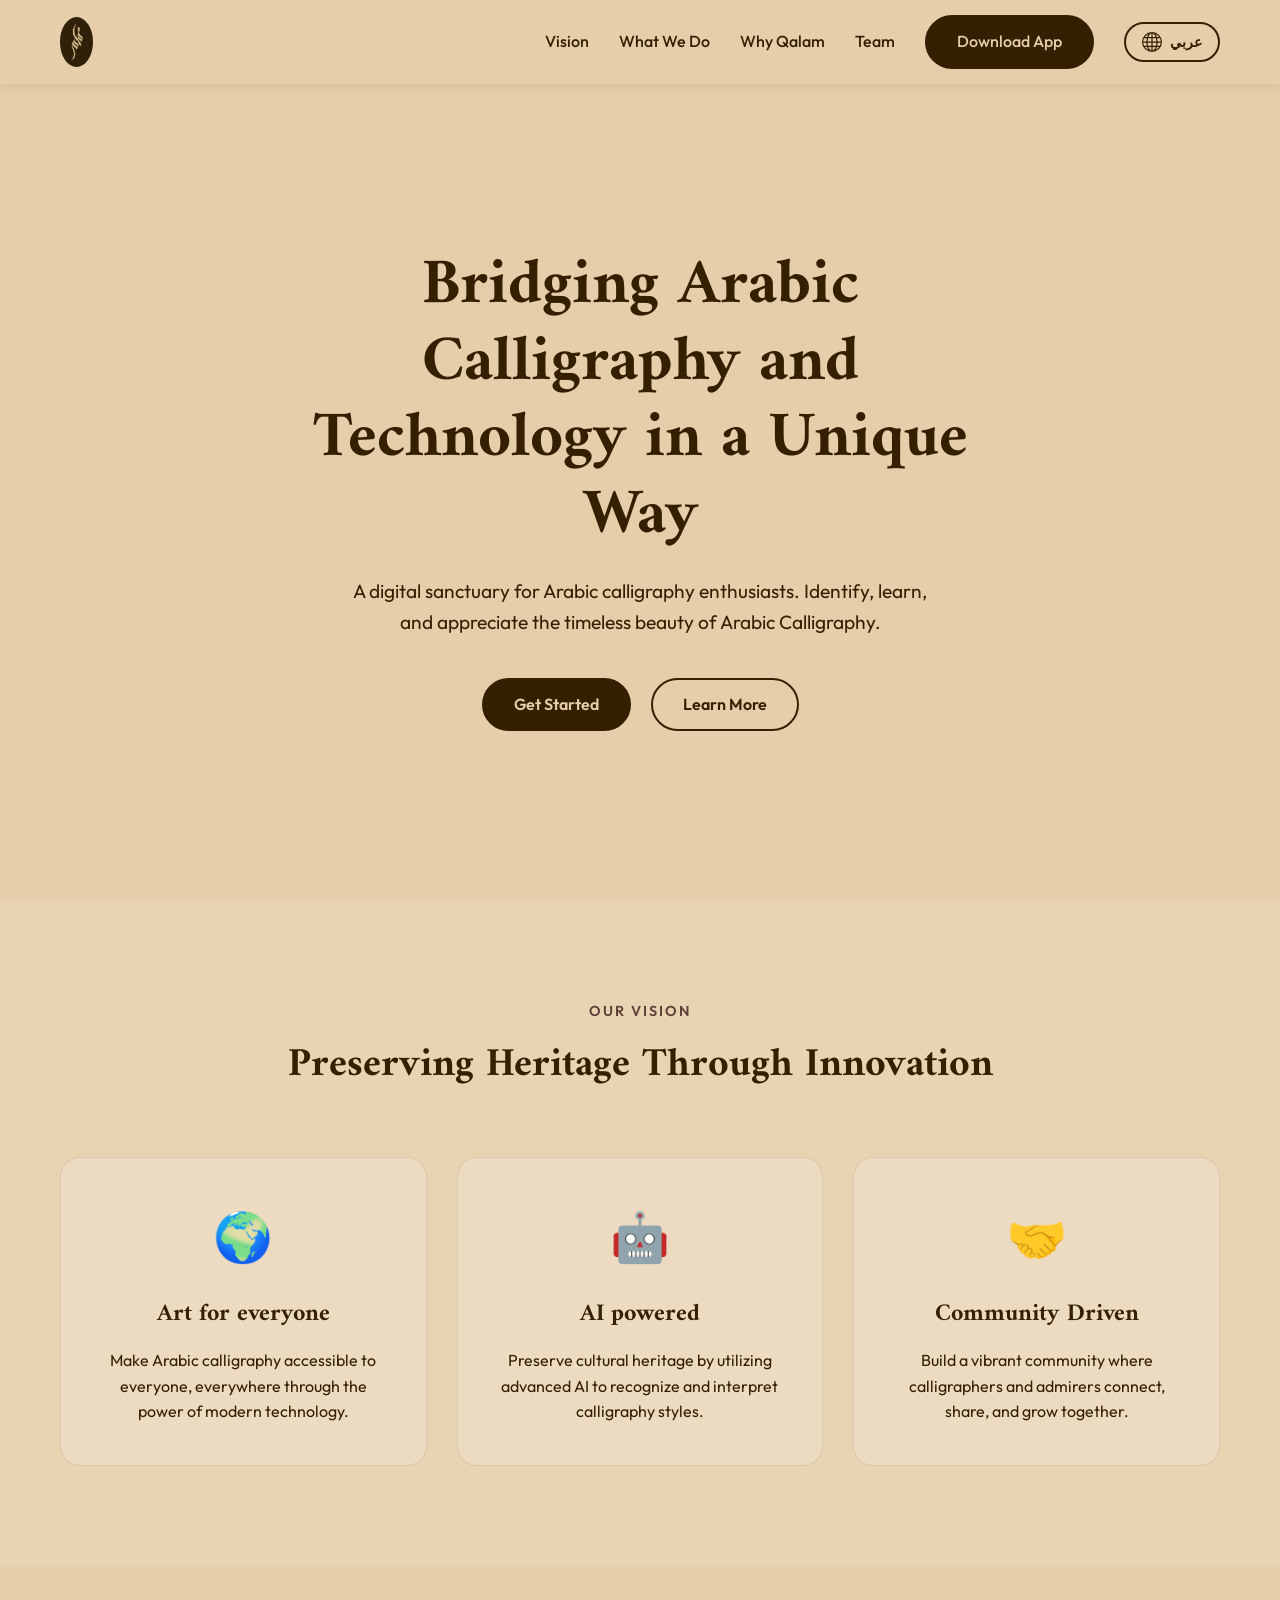
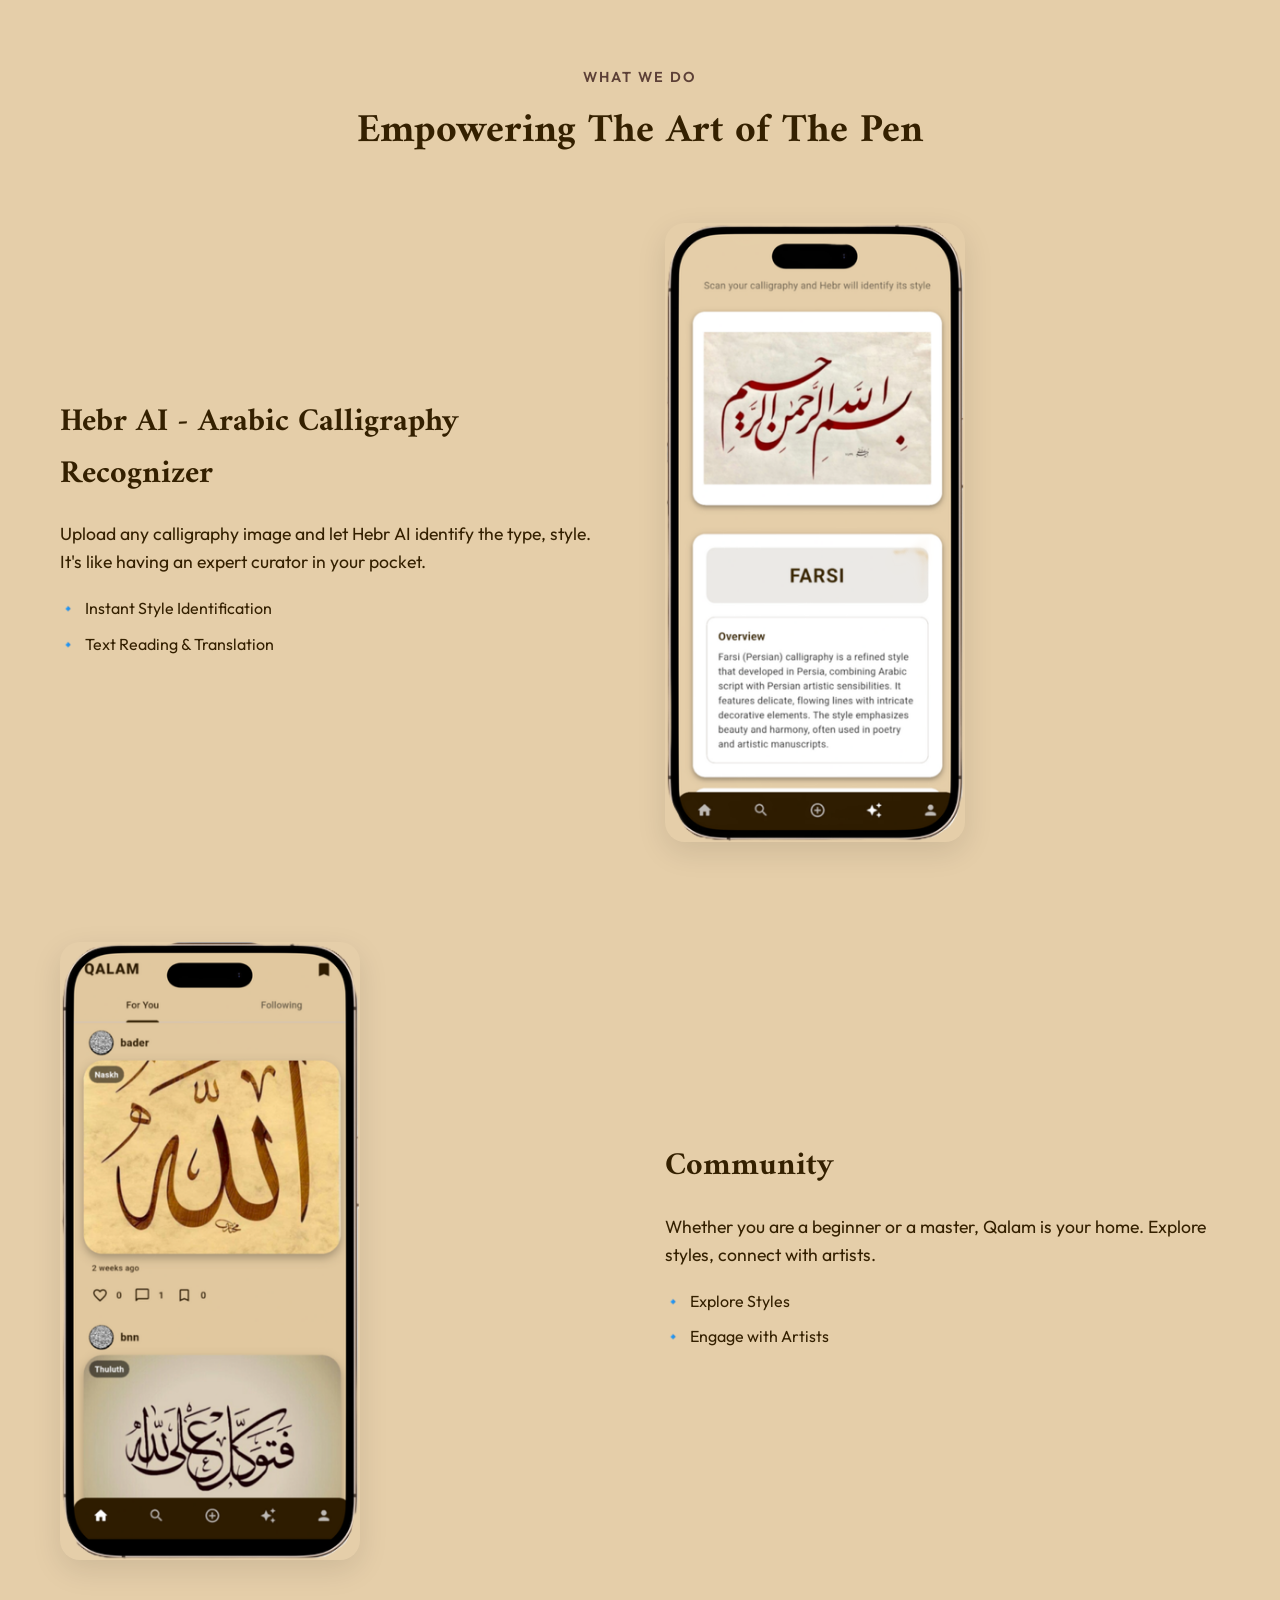
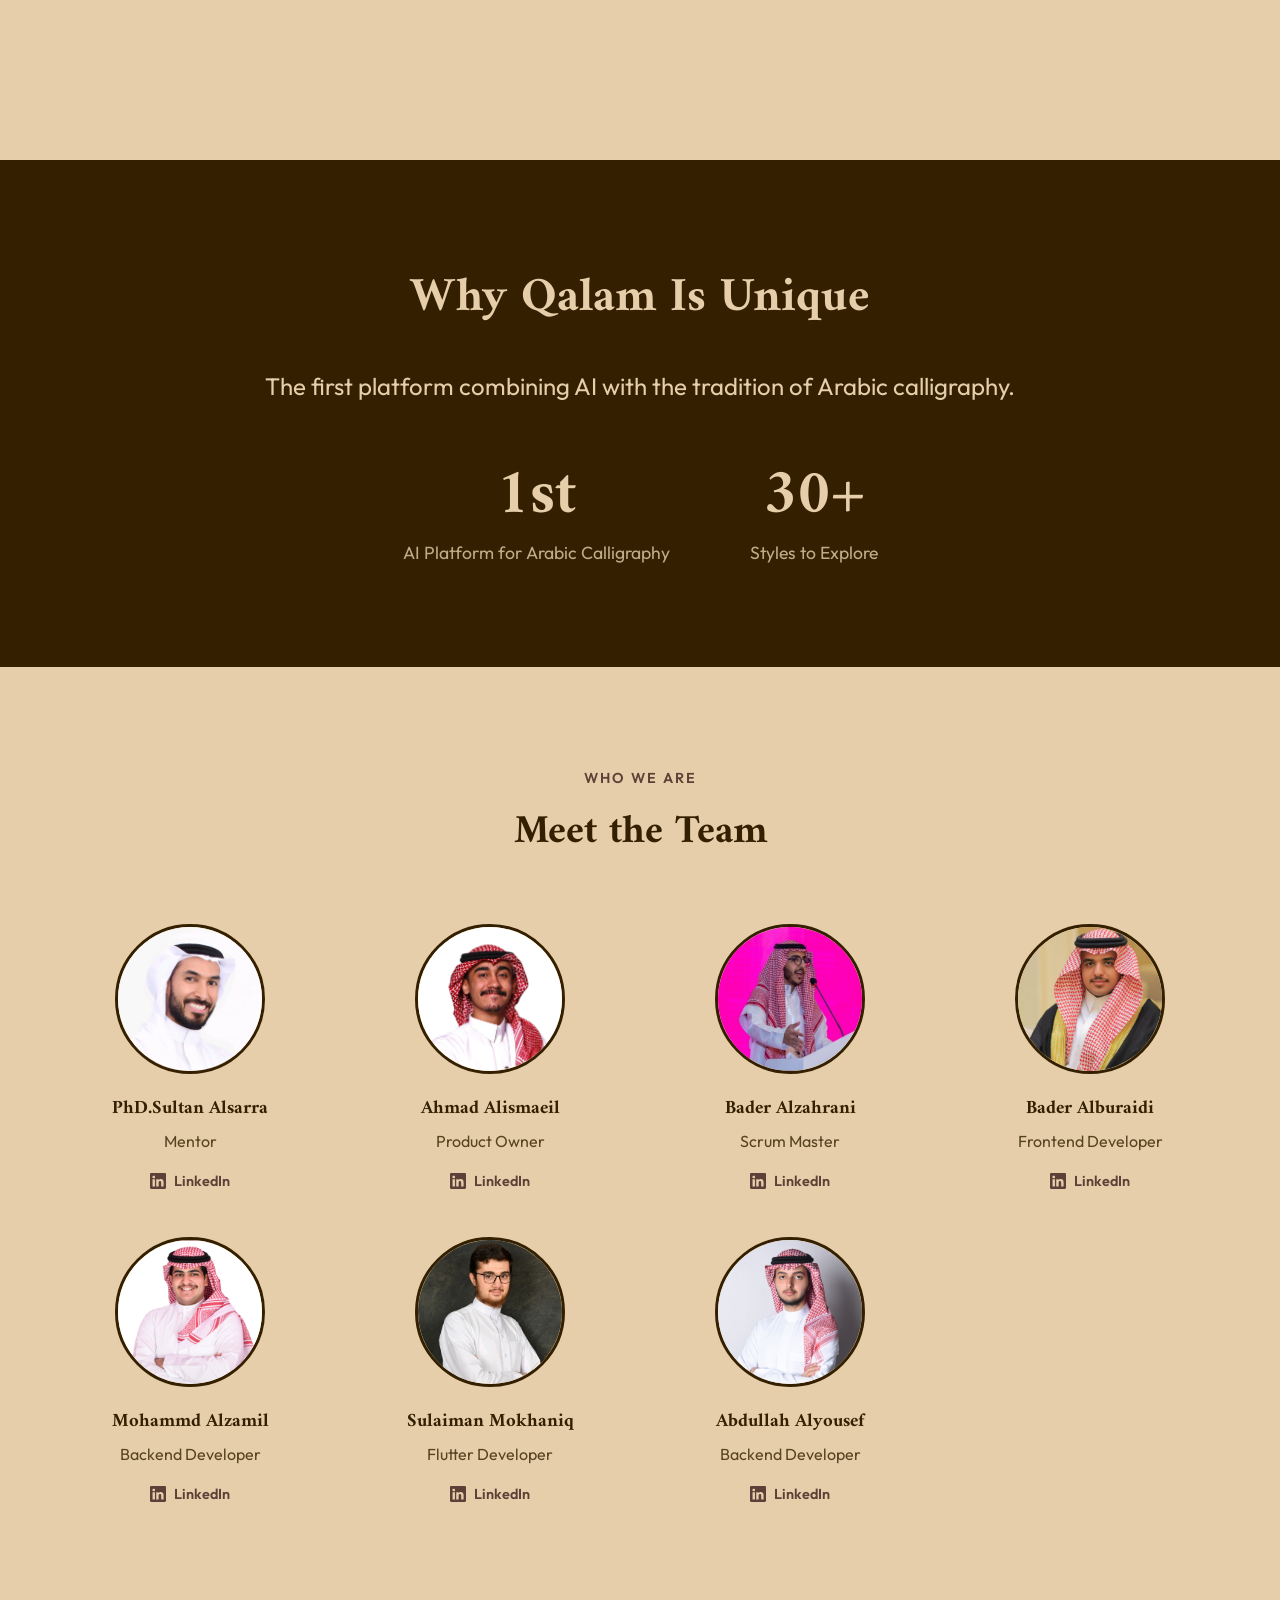
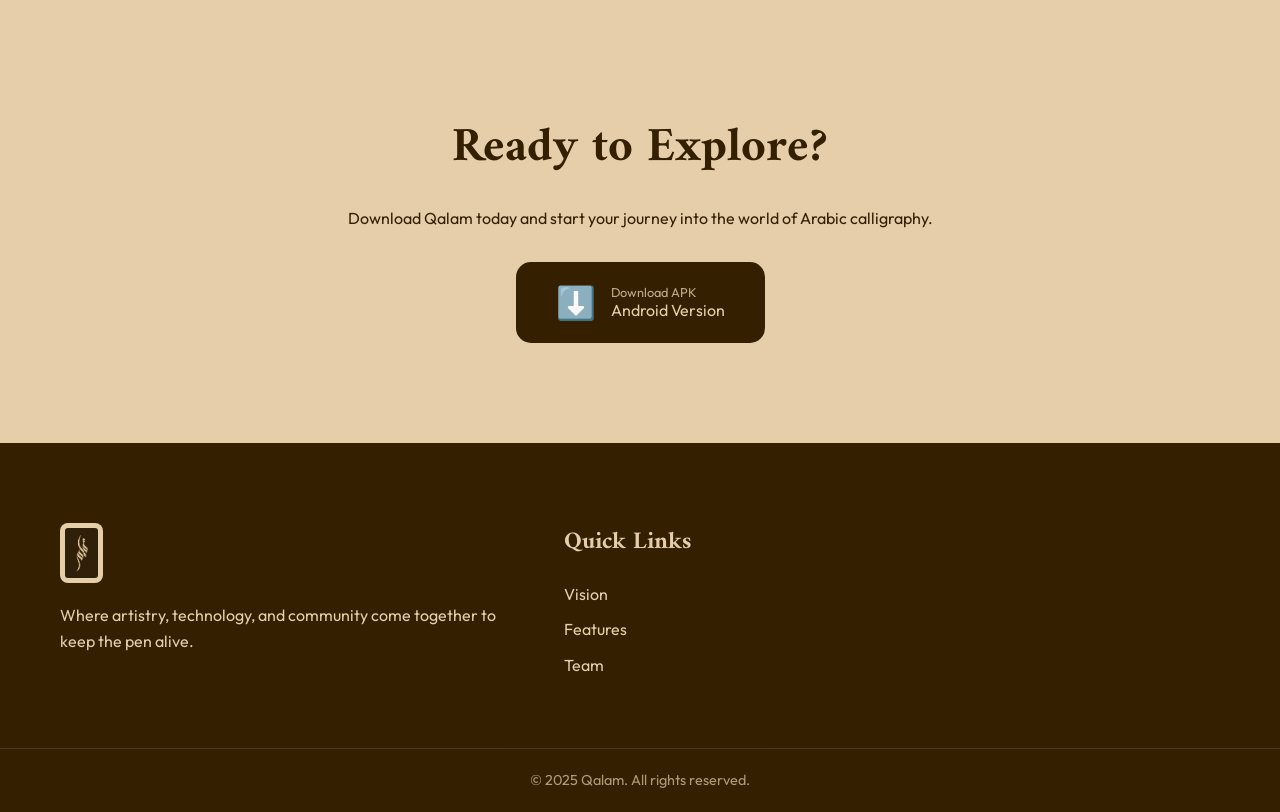
==== index.html @ 7e9fdfd8 "Add APK download link to website" ====
<!DOCTYPE html>
<html lang="en" dir="ltr">

<head>
    <meta charset="UTF-8">
    <meta name="viewport" content="width=device-width, initial-scale=1.0">
    <title>Qalam - Bridging Calligraphy & Technology</title>
    <meta name="description"
        content="Qalam is a digital sanctuary for Arabic calligraphy enthusiasts, bridging the gap between artists and their audiences through technology.">
    <link rel="stylesheet" href="style.css">
    <link rel="preconnect" href="https://fonts.googleapis.com">
    <link rel="preconnect" href="https://fonts.gstatic.com" crossorigin>
    <link
        href="https://fonts.googleapis.com/css2?family=Amiri:ital,wght@0,400;0,700;1,400&family=Outfit:wght@300;400;500;600&display=swap"
        rel="stylesheet">
</head>

<body>
    <nav class="navbar">
        <div class="container nav-container">
            <a href="#" class="logo">
                <img src="assets/logo.jpg" alt="Qalam Logo">
            </a>
            <ul class="nav-links">
                <li><a href="#vision" data-i18n="nav_vision">Vision</a></li>
                <li><a href="#features" data-i18n="nav_features">What We Do</a></li>
                <li><a href="#unique" data-i18n="nav_unique">Why Qalam</a></li>
                <li><a href="#team" data-i18n="nav_team">Team</a></li>
                <li><a href="#download" class="btn-primary" data-i18n="nav_download">Download App</a></li>
                <li>
                    <button id="language-toggle" class="language-btn" aria-label="Switch Language">
                        <svg xmlns="http://www.w3.org/2000/svg" width="20" height="20" fill="currentColor"
                            viewBox="0 0 16 16">
                            <path
                                d="M0 8a8 8 0 1 1 16 0A8 8 0 0 1 0 8zm7.5-6.923c-.67.204-1.335.82-1.887 1.855A7.97 7.97 0 0 0 5.145 4H7.5V1.077zM4.09 4a9.267 9.267 0 0 1 .64-1.539 6.7 6.7 0 0 1 .597-.933A7.025 7.025 0 0 0 2.255 4H4.09zm-.582 3.5c.03-.877.138-1.718.312-2.5H1.674a6.958 6.958 0 0 0-.656 2.5h2.49zM4.847 5a12.5 12.5 0 0 0-.338 2.5H7.5V5H4.847zM8.5 5v2.5h2.99a12.495 12.495 0 0 0-.337-2.5H8.5zM4.51 8.5a12.5 12.5 0 0 0 .337 2.5H7.5V8.5H4.51zm3.99 0V11h2.653c.187-.765.306-1.608.338-2.5H8.5zM5.145 12c.138.386.295.744.468 1.068.552 1.035 1.218 1.65 1.887 1.855V12H5.145zm.182 2.472a6.696 6.696 0 0 1-.597-.933A9.268 9.268 0 0 1 4.09 12H2.255a7.024 7.024 0 0 0 3.072 2.472zM3.82 11a13.652 13.652 0 0 1-.312-2.5h-2.49c.062.89.291 1.733.656 2.5H3.82zm6.853 3.472A7.024 7.024 0 0 0 13.745 12H11.91a9.27 9.27 0 0 1-.64 1.539 6.688 6.688 0 0 1-.597.933zM8.5 12v2.923c.67-.204 1.335-.82 1.887-1.855.173-.324.33-.682.468-1.068H8.5zm3.68-1h2.146c.365-.767.594-1.61.656-2.5h-2.49a13.65 13.65 0 0 1-.312 2.5zm2.802-3.5a6.959 6.959 0 0 0-.656-2.5H12.18c.174.782.282 1.623.312 2.5h2.49zM11.27 2.461c.247.464.462.98.64 1.539h1.835a7.024 7.024 0 0 0-3.072-2.472c.218.284.418.598.597.933zM10.855 4a7.966 7.966 0 0 0-.468-1.068C9.835 1.897 9.17 1.282 8.5 1.077V4h2.355z" />
                        </svg>
                        <span id="lang-text">عربي</span>
                    </button>
                </li>
            </ul>
            <div class="hamburger">
                <span></span>
                <span></span>
                <span></span>
            </div>
        </div>
    </nav>

    <header class="hero">
        <div class="container hero-content">
            <h1 class="fade-in-up" data-i18n="hero_title">Bridging Arabic Calligraphy and Technology in a Unique Way
            </h1>
            <p class="fade-in-up delay-1" data-i18n="hero_subtitle">A digital sanctuary for Arabic calligraphy
                enthusiasts. Identify, learn, and appreciate the timeless beauty of Arabic Calligraphy.</p>
            <div class="hero-btns fade-in-up delay-2">
                <a href="#download" class="btn-primary" data-i18n="hero_btn_start">Get Started</a>
                <a href="#vision" class="btn-secondary" data-i18n="hero_btn_learn">Learn More</a>
            </div>
        </div>
        <div class="hero-overlay"></div>
    </header>

    <section id="vision" class="vision-section">
        <div class="container">
            <div class="section-header">
                <span class="subtitle" data-i18n="vision_subtitle">Our Vision</span>
                <h2 data-i18n="vision_title">Preserving Heritage Through Innovation</h2>
            </div>
            <div class="vision-grid">
                <div class="vision-card scroll-reveal">
                    <div class="icon">🌍</div>
                    <h3 data-i18n="vision_card1_title">Art for everyone</h3>
                    <p data-i18n="vision_card1_text">Make Arabic calligraphy accessible to everyone, everywhere through
                        the power of modern technology.</p>
                </div>
                <div class="vision-card scroll-reveal delay-1">
                    <div class="icon">🤖</div>
                    <h3 data-i18n="vision_card2_title">AI powered</h3>
                    <p data-i18n="vision_card2_text">Preserve cultural heritage by utilizing advanced AI to recognize
                        and interpret calligraphy styles.</p>
                </div>
                <div class="vision-card scroll-reveal delay-2">
                    <div class="icon">🤝</div>
                    <h3 data-i18n="vision_card3_title">Community Driven</h3>
                    <p data-i18n="vision_card3_text">Build a vibrant community where calligraphers and admirers connect,
                        share, and grow together.</p>
                </div>
            </div>
        </div>
    </section>

    <section id="features" class="features-section">
        <div class="container">
            <div class="section-header">
                <span class="subtitle" data-i18n="features_subtitle">What We Do</span>
                <h2 data-i18n="features_title">Empowering The Art of The Pen</h2>
            </div>

            <div class="feature-row">
                <div class="feature-text scroll-reveal-left">
                    <h3 data-i18n="feature1_title">Hebr AI - Arabic Calligraphy Recognizer</h3>
                    <p data-i18n="feature1_text">Upload any calligraphy image and let Hebr AI identify the type, style.
                        It's like having an expert curator in your pocket.</p>
                    <ul class="feature-list">
                        <li data-i18n="feature1_list1">Instant Style Identification</li>
                        <li data-i18n="feature1_list2">Text Reading & Translation</li>
                    </ul>
                </div>
                <div class="feature-image scroll-reveal-right">
                    <img src="assets/ai_feature_mk.png" alt="AI Scanner Visualization">
                </div>
            </div>

            <div class="feature-row reverse">
                <div class="feature-text scroll-reveal-right">
                    <h3 data-i18n="feature3_title">Community</h3>
                    <p data-i18n="feature3_text">Whether you are a beginner or a master, Qalam is your home. Explore
                        styles, connect with artists.</p>
                    <ul class="feature-list">
                        <li data-i18n="feature3_list1">Explore Styles</li>
                        <li data-i18n="feature3_list2">Engage with Artists</li>
                    </ul>
                </div>
                <div class="feature-image scroll-reveal-left">
                    <img src="assets/community_mk.png" alt="Community Feed">
                </div>
            </div>
        </div>
    </section>

    <section id="unique" class="unique-section">
        <div class="container">
            <div class="unique-content scroll-reveal-up">
                <h2 data-i18n="unique_title">Why Qalam Is Unique</h2>
                <p class="large-text" data-i18n="unique_text">The first platform combining AI with the tradition of
                    Arabic calligraphy.</p>
                <div class="stats-grid">
                    <div class="stat-item">
                        <span class="number">1st</span>
                        <span class="label" data-i18n="unique_stat1_label">AI Platform for Arabic Calligraphy</span>
                    </div>
                    <div class="stat-item">
                        <span class="number">30+</span>
                        <span class="label" data-i18n="unique_stat2_label">Styles to Explore</span>
                    </div>
                </div>
            </div>
        </div>
    </section>

    <section id="team" class="team-section">
        <div class="container">
            <div class="section-header">
                <span class="subtitle" data-i18n="team_subtitle">Who We Are</span>
                <h2 data-i18n="team_title">Meet the Team</h2>
            </div>
            <div class="team-grid">
                <div class="team-member scroll-reveal">
                    <img src="assets/alsarra.png" alt="PhD.Sultan Alsarra" class="member-photo">
                    <h3>PhD.Sultan Alsarra</h3>
                    <p data-i18n="team_role_mentor">Mentor</p>
                    <a href="https://www.linkedin.com/in/sultan-alsarra-phd-56977a63/" class="linkedin-link"
                        target="_blank" rel="noopener noreferrer">
                        <svg xmlns="http://www.w3.org/2000/svg" width="16" height="16" fill="currentColor"
                            class="bi bi-linkedin" viewBox="0 0 16 16">
                            <path
                                d="M0 1.146C0 .513.526 0 1.175 0h13.65C15.474 0 16 .513 16 1.146v13.708c0 .633-.526 1.146-1.175 1.146H1.175C.526 16 0 15.487 0 14.854V1.146zm4.943 12.248V6.169H2.542v7.225h2.401zm-1.2-8.212c.837 0 1.358-.554 1.358-1.248-.015-.709-.52-1.248-1.342-1.248-.822 0-1.359.54-1.359 1.248 0 .694.521 1.248 1.327 1.248h.016zm4.908 8.212V9.359c0-.216.016-.432.08-.586.173-.431.568-.878 1.232-.878.869 0 1.216.662 1.216 1.634v3.865h2.401V9.25c0-2.22-1.184-3.252-2.764-3.252-1.274 0-1.845.7-2.165 1.193v.025h-.016a5.54 5.54 0 0 1 .016-.025V6.169h-2.4c.03.678 0 7.225 0 7.225h2.4z" />
                        </svg>
                        <span data-i18n="team_linkedin">LinkedIn</span>
                    </a>
                </div>
                <div class="team-member scroll-reveal">
                    <img src="assets/ProfileImage.png" alt="Ahmad Alismaeil" class="member-photo">
                    <h3>Ahmad Alismaeil</h3>
                    <p data-i18n="team_role_po">Product Owner</p>
                    <a href="https://www.linkedin.com/in/ahmad-lsmaeil-92a9b4247/" class="linkedin-link" target="_blank"
                        rel="noopener noreferrer">
                        <svg xmlns="http://www.w3.org/2000/svg" width="16" height="16" fill="currentColor"
                            class="bi bi-linkedin" viewBox="0 0 16 16">
                            <path
                                d="M0 1.146C0 .513.526 0 1.175 0h13.65C15.474 0 16 .513 16 1.146v13.708c0 .633-.526 1.146-1.175 1.146H1.175C.526 16 0 15.487 0 14.854V1.146zm4.943 12.248V6.169H2.542v7.225h2.401zm-1.2-8.212c.837 0 1.358-.554 1.358-1.248-.015-.709-.52-1.248-1.342-1.248-.822 0-1.359.54-1.359 1.248 0 .694.521 1.248 1.327 1.248h.016zm4.908 8.212V9.359c0-.216.016-.432.08-.586.173-.431.568-.878 1.232-.878.869 0 1.216.662 1.216 1.634v3.865h2.401V9.25c0-2.22-1.184-3.252-2.764-3.252-1.274 0-1.845.7-2.165 1.193v.025h-.016a5.54 5.54 0 0 1 .016-.025V6.169h-2.4c.03.678 0 7.225 0 7.225h2.4z" />
                        </svg>
                        <span data-i18n="team_linkedin">LinkedIn</span>
                    </a>
                </div>
                <div class="team-member scroll-reveal">
                    <img src="assets/alzahrani.png" alt="Bader Alzahrani" class="member-photo">
                    <h3>Bader Alzahrani</h3>
                    <p data-i18n="team_role_sm">Scrum Master</p>
                    <a href="https://www.linkedin.com/in/badermalzahrani/" class="linkedin-link" target="_blank"
                        rel="noopener noreferrer">
                        <svg xmlns="http://www.w3.org/2000/svg" width="16" height="16" fill="currentColor"
                            class="bi bi-linkedin" viewBox="0 0 16 16">
                            <path
                                d="M0 1.146C0 .513.526 0 1.175 0h13.65C15.474 0 16 .513 16 1.146v13.708c0 .633-.526 1.146-1.175 1.146H1.175C.526 16 0 15.487 0 14.854V1.146zm4.943 12.248V6.169H2.542v7.225h2.401zm-1.2-8.212c.837 0 1.358-.554 1.358-1.248-.015-.709-.52-1.248-1.342-1.248-.822 0-1.359.54-1.359 1.248 0 .694.521 1.248 1.327 1.248h.016zm4.908 8.212V9.359c0-.216.016-.432.08-.586.173-.431.568-.878 1.232-.878.869 0 1.216.662 1.216 1.634v3.865h2.401V9.25c0-2.22-1.184-3.252-2.764-3.252-1.274 0-1.845.7-2.165 1.193v.025h-.016a5.54 5.54 0 0 1 .016-.025V6.169h-2.4c.03.678 0 7.225 0 7.225h2.4z" />
                        </svg>
                        <span data-i18n="team_linkedin">LinkedIn</span>
                    </a>
                </div>
                <div class="team-member scroll-reveal">
                    <img src="assets/alburaidi.png" alt="Bader Alburaidi" class="member-photo">
                    <h3>Bader Alburaidi</h3>
                    <p data-i18n="team_role_frontend">Frontend Developer</p>
                    <a href="https://www.linkedin.com/in/bader-alburaidi-92b9aa387/" class="linkedin-link"
                        target="_blank" rel="noopener noreferrer">
                        <svg xmlns="http://www.w3.org/2000/svg" width="16" height="16" fill="currentColor"
                            class="bi bi-linkedin" viewBox="0 0 16 16">
                            <path
                                d="M0 1.146C0 .513.526 0 1.175 0h13.65C15.474 0 16 .513 16 1.146v13.708c0 .633-.526 1.146-1.175 1.146H1.175C.526 16 0 15.487 0 14.854V1.146zm4.943 12.248V6.169H2.542v7.225h2.401zm-1.2-8.212c.837 0 1.358-.554 1.358-1.248-.015-.709-.52-1.248-1.342-1.248-.822 0-1.359.54-1.359 1.248 0 .694.521 1.248 1.327 1.248h.016zm4.908 8.212V9.359c0-.216.016-.432.08-.586.173-.431.568-.878 1.232-.878.869 0 1.216.662 1.216 1.634v3.865h2.401V9.25c0-2.22-1.184-3.252-2.764-3.252-1.274 0-1.845.7-2.165 1.193v.025h-.016a5.54 5.54 0 0 1 .016-.025V6.169h-2.4c.03.678 0 7.225 0 7.225h2.4z" />
                        </svg>
                        <span data-i18n="team_linkedin">LinkedIn</span>
                    </a>
                </div>
                <div class="team-member scroll-reveal">
                    <img src="assets/alzamil.png" alt="Mohammd Alzamil" class="member-photo">
                    <h3>Mohammd Alzamil</h3>
                    <p data-i18n="team_role_backend">Backend Developer</p>
                    <a href="https://www.linkedin.com/in/mohammd-alzamil-511935365/" class="linkedin-link"
                        target="_blank" rel="noopener noreferrer">
                        <svg xmlns="http://www.w3.org/2000/svg" width="16" height="16" fill="currentColor"
                            class="bi bi-linkedin" viewBox="0 0 16 16">
                            <path
                                d="M0 1.146C0 .513.526 0 1.175 0h13.65C15.474 0 16 .513 16 1.146v13.708c0 .633-.526 1.146-1.175 1.146H1.175C.526 16 0 15.487 0 14.854V1.146zm4.943 12.248V6.169H2.542v7.225h2.401zm-1.2-8.212c.837 0 1.358-.554 1.358-1.248-.015-.709-.52-1.248-1.342-1.248-.822 0-1.359.54-1.359 1.248 0 .694.521 1.248 1.327 1.248h.016zm4.908 8.212V9.359c0-.216.016-.432.08-.586.173-.431.568-.878 1.232-.878.869 0 1.216.662 1.216 1.634v3.865h2.401V9.25c0-2.22-1.184-3.252-2.764-3.252-1.274 0-1.845.7-2.165 1.193v.025h-.016a5.54 5.54 0 0 1 .016-.025V6.169h-2.4c.03.678 0 7.225 0 7.225h2.4z" />
                        </svg>
                        <span data-i18n="team_linkedin">LinkedIn</span>
                    </a>
                </div>
                <div class="team-member scroll-reveal delay-1">
                    <img src="assets/sulaiman.png" alt="Sulaiman Mokhaniq" class="member-photo">
                    <h3>Sulaiman Mokhaniq</h3>
                    <p data-i18n="team_role_flutter">Flutter Developer</p>
                    <a href="https://www.linkedin.com/in/sulaiman-mokhaniq/" class="linkedin-link" target="_blank"
                        rel="noopener noreferrer">
                        <svg xmlns="http://www.w3.org/2000/svg" width="16" height="16" fill="currentColor"
                            class="bi bi-linkedin" viewBox="0 0 16 16">
                            <path
                                d="M0 1.146C0 .513.526 0 1.175 0h13.65C15.474 0 16 .513 16 1.146v13.708c0 .633-.526 1.146-1.175 1.146H1.175C.526 16 0 15.487 0 14.854V1.146zm4.943 12.248V6.169H2.542v7.225h2.401zm-1.2-8.212c.837 0 1.358-.554 1.358-1.248-.015-.709-.52-1.248-1.342-1.248-.822 0-1.359.54-1.359 1.248 0 .694.521 1.248 1.327 1.248h.016zm4.908 8.212V9.359c0-.216.016-.432.08-.586.173-.431.568-.878 1.232-.878.869 0 1.216.662 1.216 1.634v3.865h2.401V9.25c0-2.22-1.184-3.252-2.764-3.252-1.274 0-1.845.7-2.165 1.193v.025h-.016a5.54 5.54 0 0 1 .016-.025V6.169h-2.4c.03.678 0 7.225 0 7.225h2.4z" />
                        </svg>
                        <span data-i18n="team_linkedin">LinkedIn</span>
                    </a>
                </div>
                <div class="team-member scroll-reveal delay-2">
                    <img src="assets/abdullah.png" alt="Abdullah Alyousef" class="member-photo">
                    <h3>Abdullah Alyousef</h3>
                    <p data-i18n="team_role_backend">Backend Developer</p>
                    <a href="https://www.linkedin.com/in/abdullah-alyousef-83b146321/" class="linkedin-link"
                        target="_blank" rel="noopener noreferrer">
                        <svg xmlns="http://www.w3.org/2000/svg" width="16" height="16" fill="currentColor"
                            class="bi bi-linkedin" viewBox="0 0 16 16">
                            <path
                                d="M0 1.146C0 .513.526 0 1.175 0h13.65C15.474 0 16 .513 16 1.146v13.708c0 .633-.526 1.146-1.175 1.146H1.175C.526 16 0 15.487 0 14.854V1.146zm4.943 12.248V6.169H2.542v7.225h2.401zm-1.2-8.212c.837 0 1.358-.554 1.358-1.248-.015-.709-.52-1.248-1.342-1.248-.822 0-1.359.54-1.359 1.248 0 .694.521 1.248 1.327 1.248h.016zm4.908 8.212V9.359c0-.216.016-.432.08-.586.173-.431.568-.878 1.232-.878.869 0 1.216.662 1.216 1.634v3.865h2.401V9.25c0-2.22-1.184-3.252-2.764-3.252-1.274 0-1.845.7-2.165 1.193v.025h-.016a5.54 5.54 0 0 1 .016-.025V6.169h-2.4c.03.678 0 7.225 0 7.225h2.4z" />
                        </svg>
                        <span data-i18n="team_linkedin">LinkedIn</span>
                    </a>
                </div>
            </div>
        </div>
    </section>

    <section id="download" class="download-section">
        <div class="container download-content">
            <h2 class="scroll-reveal-up" data-i18n="download_title">Ready to Explore?</h2>
            <p class="scroll-reveal-up delay-1" data-i18n="download_text">Download Qalam today and start your journey
                into the world of Arabic calligraphy.</p>
            <div class="download-buttons scroll-reveal-up delay-2">
                <a href="apk/app-release.apk" class="btn-download" download="Qalam.apk">
                    <span class="icon">⬇️</span>
                    <span class="text">
                        <small data-i18n="download_btn_small">Download APK</small>
                        <span data-i18n="download_btn_large">Android Version</span>
                    </span>
                </a>
            </div>
        </div>
    </section>

    <footer>
        <div class="container footer-content">
            <div class="footer-logo">
                <img src="assets/logo.jpg" alt="Qalam Logo">
                <p data-i18n="footer_tagline">Where artistry, technology, and community come together to keep the pen
                    alive.</p>
            </div>
            <div class="footer-links">
                <h4 data-i18n="footer_quick_links">Quick Links</h4>
                <ul>
                    <li><a href="#vision" data-i18n="footer_link_vision">Vision</a></li>
                    <li><a href="#features" data-i18n="footer_link_features">Features</a></li>
                    <li><a href="#team" data-i18n="footer_link_team">Team</a></li>
                </ul>
            </div>
        </div>
        <div class="footer-bottom">
            <p data-i18n="footer_copyright">© 2025 Qalam. All rights reserved.</p>
        </div>
    </footer>

    <script src="main.js"></script>
</body>

</html>
---- style.css ----
:root {
    --bg-color: #E5CEA9;
    --text-color: #342000;
    --accent-color: #5D4037;
    /* Darker brown for contrast */
    --light-accent: #F5E6D3;
    --white: #FFFFFF;
    --transition: all 0.3s ease;
    --font-heading: 'Amiri', serif;
    --font-body: 'Outfit', sans-serif;
}

* {
    margin: 0;
    padding: 0;
    box-sizing: border-box;
}

html {
    scroll-behavior: smooth;
}

body {
    font-family: var(--font-body);
    background-color: var(--bg-color);
    color: var(--text-color);
    line-height: 1.6;
    overflow-x: hidden;
}

h1,
h2,
h3,
h4 {
    font-family: var(--font-heading);
    font-weight: 700;
}

a {
    text-decoration: none;
    color: inherit;
}

ul {
    list-style: none;
}

img {
    max-width: 100%;
    display: block;
}

.container {
    max-width: 1200px;
    margin: 0 auto;
    padding: 0 20px;
}

/* Buttons */
.btn-primary {
    background-color: var(--text-color);
    color: var(--bg-color);
    padding: 12px 30px;
    border-radius: 50px;
    font-weight: 600;
    transition: var(--transition);
    display: inline-block;
    border: 2px solid var(--text-color);
}

.btn-primary:hover {
    background-color: transparent;
    color: var(--text-color);
}

.btn-secondary {
    background-color: transparent;
    color: var(--text-color);
    padding: 12px 30px;
    border-radius: 50px;
    font-weight: 600;
    border: 2px solid var(--text-color);
    transition: var(--transition);
    display: inline-block;
}

.btn-secondary:hover {
    background-color: var(--text-color);
    color: var(--bg-color);
}

/* Navbar */
.navbar {
    position: fixed;
    top: 0;
    left: 0;
    width: 100%;
    z-index: 1000;
    background-color: rgba(229, 206, 169, 0.95);
    backdrop-filter: blur(10px);
    padding: 15px 0;
    box-shadow: 0 2px 10px rgba(52, 32, 0, 0.1);
}

.nav-container {
    display: flex;
    justify-content: space-between;
    align-items: center;
}

.logo img {
    height: 50px;
    border-radius: 50%;
    /* Optional: if logo needs to be circular */
}

.nav-links {
    display: flex;
    gap: 30px;
    align-items: center;
}

.nav-links a {
    font-weight: 500;
    font-size: 1rem;
    transition: var(--transition);
}

.nav-links a:hover {
    color: var(--accent-color);
}

.hamburger {
    display: none;
    cursor: pointer;
}

.hamburger span {
    display: block;
    width: 25px;
    height: 3px;
    background-color: var(--text-color);
    margin: 5px 0;
    transition: var(--transition);
}

/* Language Toggle Button */
.language-btn {
    background: transparent;
    border: 2px solid var(--text-color);
    border-radius: 50px;
    padding: 8px 16px;
    cursor: pointer;
    display: inline-flex;
    align-items: center;
    gap: 8px;
    font-family: var(--font-body);
    font-weight: 600;
    font-size: 0.9rem;
    color: var(--text-color);
    transition: var(--transition);
}

.language-btn:hover {
    background-color: var(--text-color);
    color: var(--bg-color);
}

.language-btn svg {
    transition: var(--transition);
}

.language-btn:hover svg {
    transform: rotate(180deg);
}

/* RTL Support for Arabic */
html[dir="rtl"] {
    direction: rtl;
}

html[dir="rtl"] body {
    font-family: var(--font-heading), var(--font-body);
}

html[dir="rtl"] .nav-links {
    flex-direction: row-reverse;
}

html[dir="rtl"] .feature-list li {
    padding-left: 0;
    padding-right: 25px;
}

html[dir="rtl"] .feature-list li::before {
    left: auto;
    right: 0;
}

html[dir="rtl"] .scroll-reveal-left {
    transform: translateX(50px);
}

html[dir="rtl"] .scroll-reveal-right {
    transform: translateX(-50px);
}

html[dir="rtl"] .btn-download .text {
    align-items: flex-end;
}

html[dir="rtl"] .footer-content {
    direction: rtl;
}

html[dir="rtl"] .social-icons {
    flex-direction: row-reverse;
}

/* Hero Section */
.hero {
    height: 100vh;
    display: flex;
    align-items: center;
    justify-content: center;
    text-align: center;
    position: relative;
    padding-top: 80px;
    overflow: hidden;
}

.hero-content {
    z-index: 2;
    max-width: 800px;
}

.hero h1 {
    font-size: 4rem;
    margin-bottom: 20px;
    line-height: 1.2;
}

.hero p {
    font-size: 1.2rem;
    margin-bottom: 40px;
    max-width: 600px;
    margin-left: auto;
    margin-right: auto;
}

.hero-btns {
    display: flex;
    gap: 20px;
    justify-content: center;
}

/* Vision Section */
.vision-section {
    padding: 100px 0;
    background-color: rgba(255, 255, 255, 0.1);
}

.section-header {
    text-align: center;
    margin-bottom: 60px;
}

.subtitle {
    text-transform: uppercase;
    letter-spacing: 2px;
    font-size: 0.9rem;
    font-weight: 600;
    color: var(--accent-color);
    display: block;
    margin-bottom: 10px;
}

.section-header h2 {
    font-size: 2.5rem;
}

.vision-grid {
    display: grid;
    grid-template-columns: repeat(auto-fit, minmax(300px, 1fr));
    gap: 30px;
}

.vision-card {
    background: rgba(255, 255, 255, 0.2);
    padding: 40px;
    border-radius: 20px;
    text-align: center;
    border: 1px solid rgba(52, 32, 0, 0.1);
    transition: var(--transition);
}

.vision-card:hover {
    transform: translateY(-10px);
    background: rgba(255, 255, 255, 0.4);
    box-shadow: 0 10px 30px rgba(52, 32, 0, 0.1);
}

.vision-card .icon {
    font-size: 3rem;
    margin-bottom: 20px;
}

.vision-card h3 {
    margin-bottom: 15px;
    font-size: 1.5rem;
}

/* Features Section */
.features-section {
    padding: 100px 0;
}

.feature-row {
    display: flex;
    align-items: center;
    gap: 50px;
    margin-bottom: 100px;
}

.feature-row.reverse {
    flex-direction: row-reverse;
}

.feature-text {
    flex: 1;
}

.feature-text h3 {
    font-size: 2rem;
    margin-bottom: 20px;
}

.feature-text p {
    margin-bottom: 20px;
    font-size: 1.1rem;
}

.feature-list li {
    margin-bottom: 10px;
    padding-left: 25px;
    position: relative;
}

.feature-list li::before {
    content: '🔹';
    position: absolute;
    left: 0;
    top: 2px;
    font-size: 0.8rem;
}

.feature-image {
    flex: 1;
}

.placeholder-img {
    width: 100%;
    height: 300px;
    background-color: rgba(52, 32, 0, 0.1);
    border-radius: 20px;
    display: flex;
    align-items: center;
    justify-content: center;
    font-weight: 600;
    color: var(--text-color);
    border: 2px dashed var(--text-color);
}

/* Unique Section */
.unique-section {
    padding: 100px 0;
    background-color: var(--text-color);
    color: var(--bg-color);
    text-align: center;
}

.unique-content h2 {
    font-size: 3rem;
    margin-bottom: 30px;
    color: var(--bg-color);
}

.large-text {
    font-size: 1.5rem;
    max-width: 800px;
    margin: 0 auto 60px;
}

.stats-grid {
    display: flex;
    justify-content: center;
    gap: 80px;
    flex-wrap: wrap;
}

.stat-item {
    display: flex;
    flex-direction: column;
    align-items: center;
}

.stat-item .number {
    font-size: 4rem;
    font-weight: 700;
    font-family: var(--font-heading);
    line-height: 1;
    margin-bottom: 10px;
}

.stat-item .label {
    font-size: 1.1rem;
    opacity: 0.8;
}

/* Team Section */
.team-section {
    padding: 100px 0;
}

.team-grid {
    display: grid;
    grid-template-columns: repeat(auto-fit, minmax(250px, 1fr));
    gap: 40px;
}

.team-member {
    text-align: center;
}

.member-photo {
    width: 150px;
    height: 150px;
    background-color: #ccc;
    border-radius: 50%;
    margin: 0 auto 20px;
    border: 3px solid var(--text-color);
    object-fit: cover;
}

.team-member h3 {
    margin-bottom: 5px;
}

.team-member p {
    margin-bottom: 15px;
    opacity: 0.8;
}

.linkedin-link {
    color: var(--accent-color);
    font-weight: 600;
    font-size: 0.9rem;
    display: inline-flex;
    align-items: center;
    gap: 8px;
    text-decoration: none;
}

.linkedin-link svg {
    fill: currentColor;
}

/* Download Section */
.download-section {
    padding: 100px 0;
    text-align: center;
    background: linear-gradient(rgba(229, 206, 169, 0.8), rgba(229, 206, 169, 0.8)), url('assets/pattern.png');
    /* Optional pattern */
}

.download-content h2 {
    font-size: 3rem;
    margin-bottom: 20px;
}

.btn-download {
    background-color: var(--text-color);
    color: var(--bg-color);
    padding: 15px 40px;
    border-radius: 15px;
    display: inline-flex;
    align-items: center;
    gap: 15px;
    transition: var(--transition);
    margin-top: 30px;
}

.btn-download:hover {
    transform: scale(1.05);
    box-shadow: 0 10px 20px rgba(52, 32, 0, 0.2);
}

.btn-download .icon {
    font-size: 2rem;
}

.btn-download .text {
    display: flex;
    flex-direction: column;
    align-items: flex-start;
    line-height: 1.2;
}

.btn-download .text small {
    font-size: 0.8rem;
    opacity: 0.8;
}

/* Footer */
footer {
    background-color: var(--text-color);
    color: var(--bg-color);
    padding: 80px 0 20px;
}

.footer-content {
    display: grid;
    grid-template-columns: 1.5fr 1fr 1fr;
    gap: 50px;
    margin-bottom: 60px;
}

.footer-logo img {
    height: 60px;
    margin-bottom: 20px;
    background: var(--bg-color);
    padding: 5px;
    border-radius: 8px;
}

.footer-links h4,
.footer-social h4 {
    margin-bottom: 20px;
    font-family: var(--font-heading);
    font-size: 1.5rem;
}

.footer-links ul li {
    margin-bottom: 10px;
}

.footer-links a:hover {
    color: var(--light-accent);
}

.social-icons {
    display: flex;
    gap: 20px;
}

.footer-bottom {
    text-align: center;
    padding-top: 20px;
    border-top: 1px solid rgba(229, 206, 169, 0.2);
    font-size: 0.9rem;
    opacity: 0.7;
}

/* Animations */
.fade-in-up {
    opacity: 0;
    transform: translateY(30px);
    animation: fadeInUp 0.8s forwards;
}

.delay-1 {
    animation-delay: 0.2s;
}

.delay-2 {
    animation-delay: 0.4s;
}

@keyframes fadeInUp {
    to {
        opacity: 1;
        transform: translateY(0);
    }
}

.scroll-reveal,
.scroll-reveal-left,
.scroll-reveal-right,
.scroll-reveal-up {
    opacity: 0;
    transition: all 1s ease;
}

.scroll-reveal {
    transform: translateY(30px);
}

.scroll-reveal-left {
    transform: translateX(-50px);
}

.scroll-reveal-right {
    transform: translateX(50px);
}

.scroll-reveal-up {
    transform: translateY(50px);
}

.active {
    opacity: 1;
    transform: translate(0);
}

.feature-image img {
    max-width: 300px;
    width: 100%;
    border-radius: 20px;
    box-shadow: 0 10px 30px rgba(0, 0, 0, 0.1);
}

/* Responsive */
@media (max-width: 768px) {
    .hero h1 {
        font-size: 2.5rem;
    }

    .nav-links {
        position: fixed;
        top: 80px;
        right: -100%;
        background-color: var(--bg-color);
        flex-direction: column;
        width: 100%;
        padding: 40px;
        transition: 0.3s;
        box-shadow: 0 10px 20px rgba(0, 0, 0, 0.1);
    }

    .nav-links.active {
        right: 0;
    }

    .hamburger {
        display: block;
    }

    .feature-row,
    .feature-row.reverse {
        flex-direction: column;
        text-align: center;
    }

    .feature-list li {
        display: inline-block;
        margin: 0 10px;
    }

    .footer-content {
        grid-template-columns: 1fr;
        text-align: center;
    }

    .social-icons {
        justify-content: center;
    }

    .stats-grid {
        gap: 40px;
    }
}
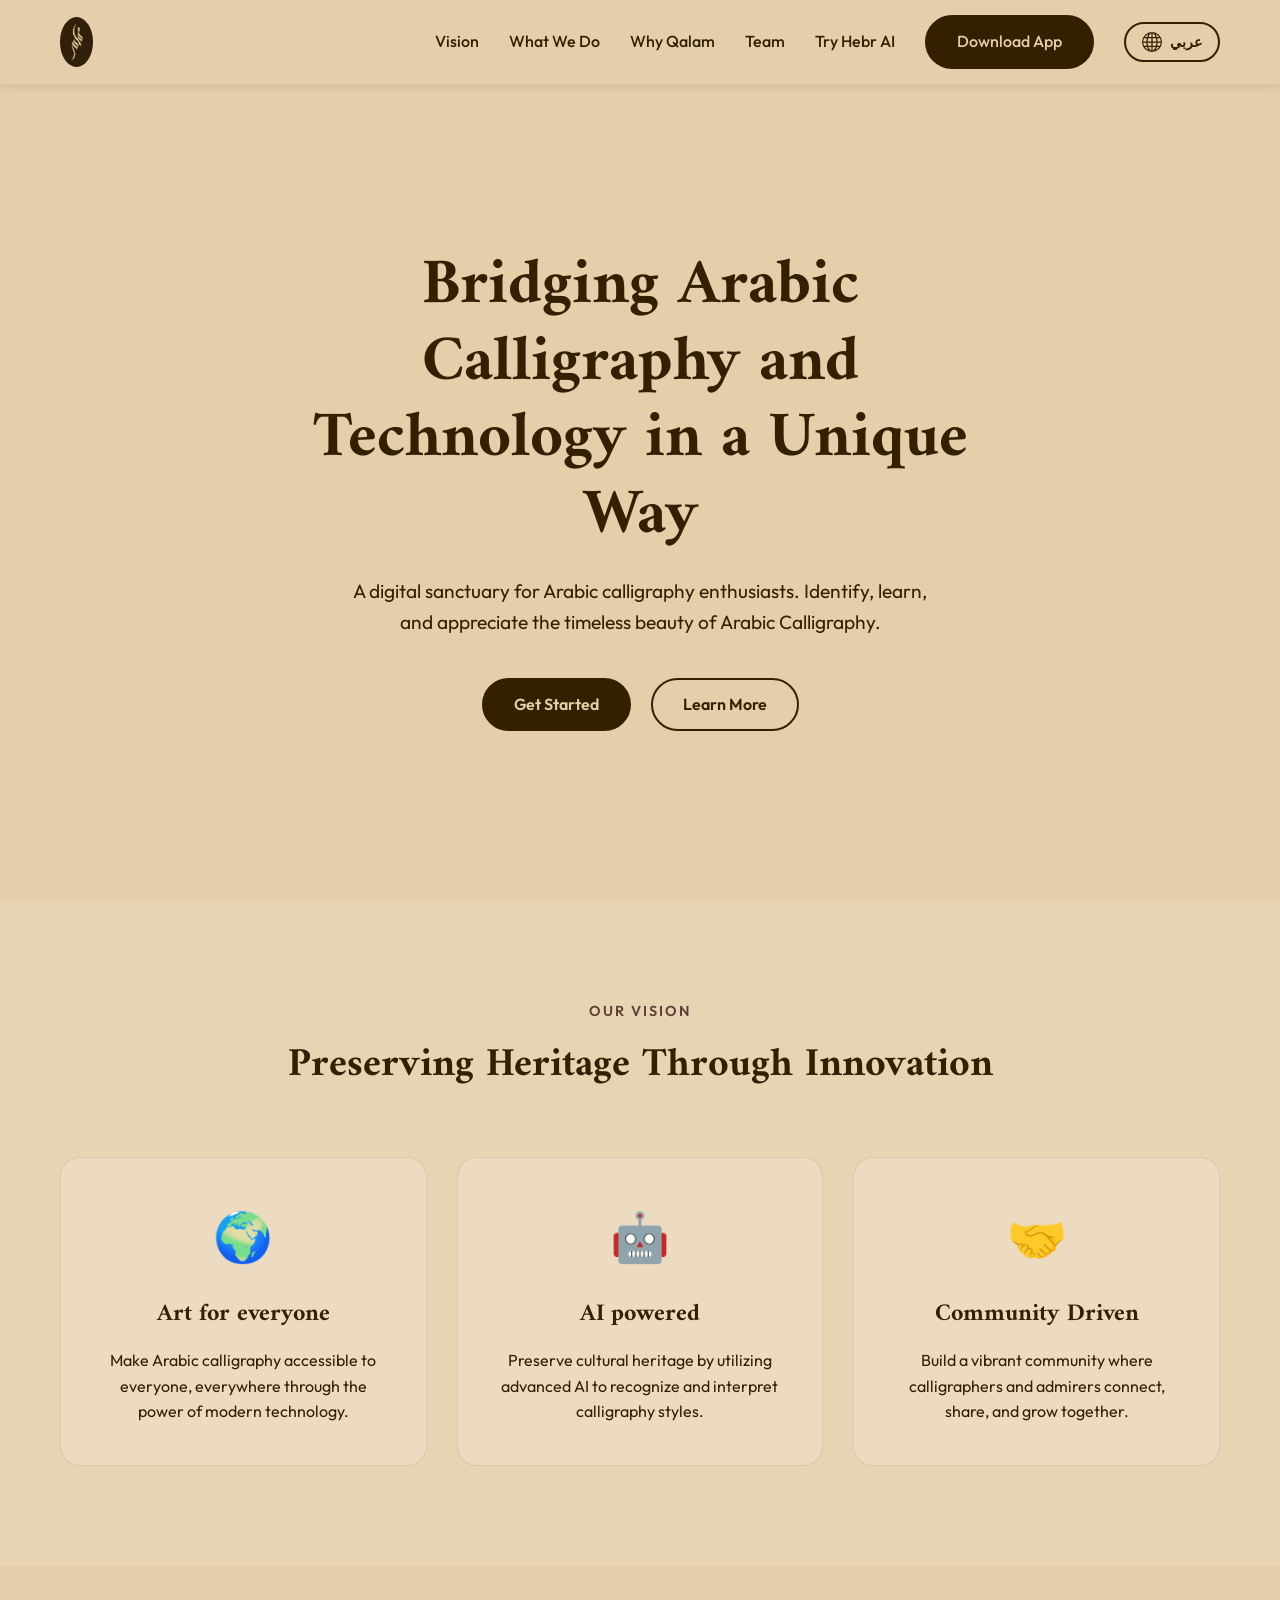
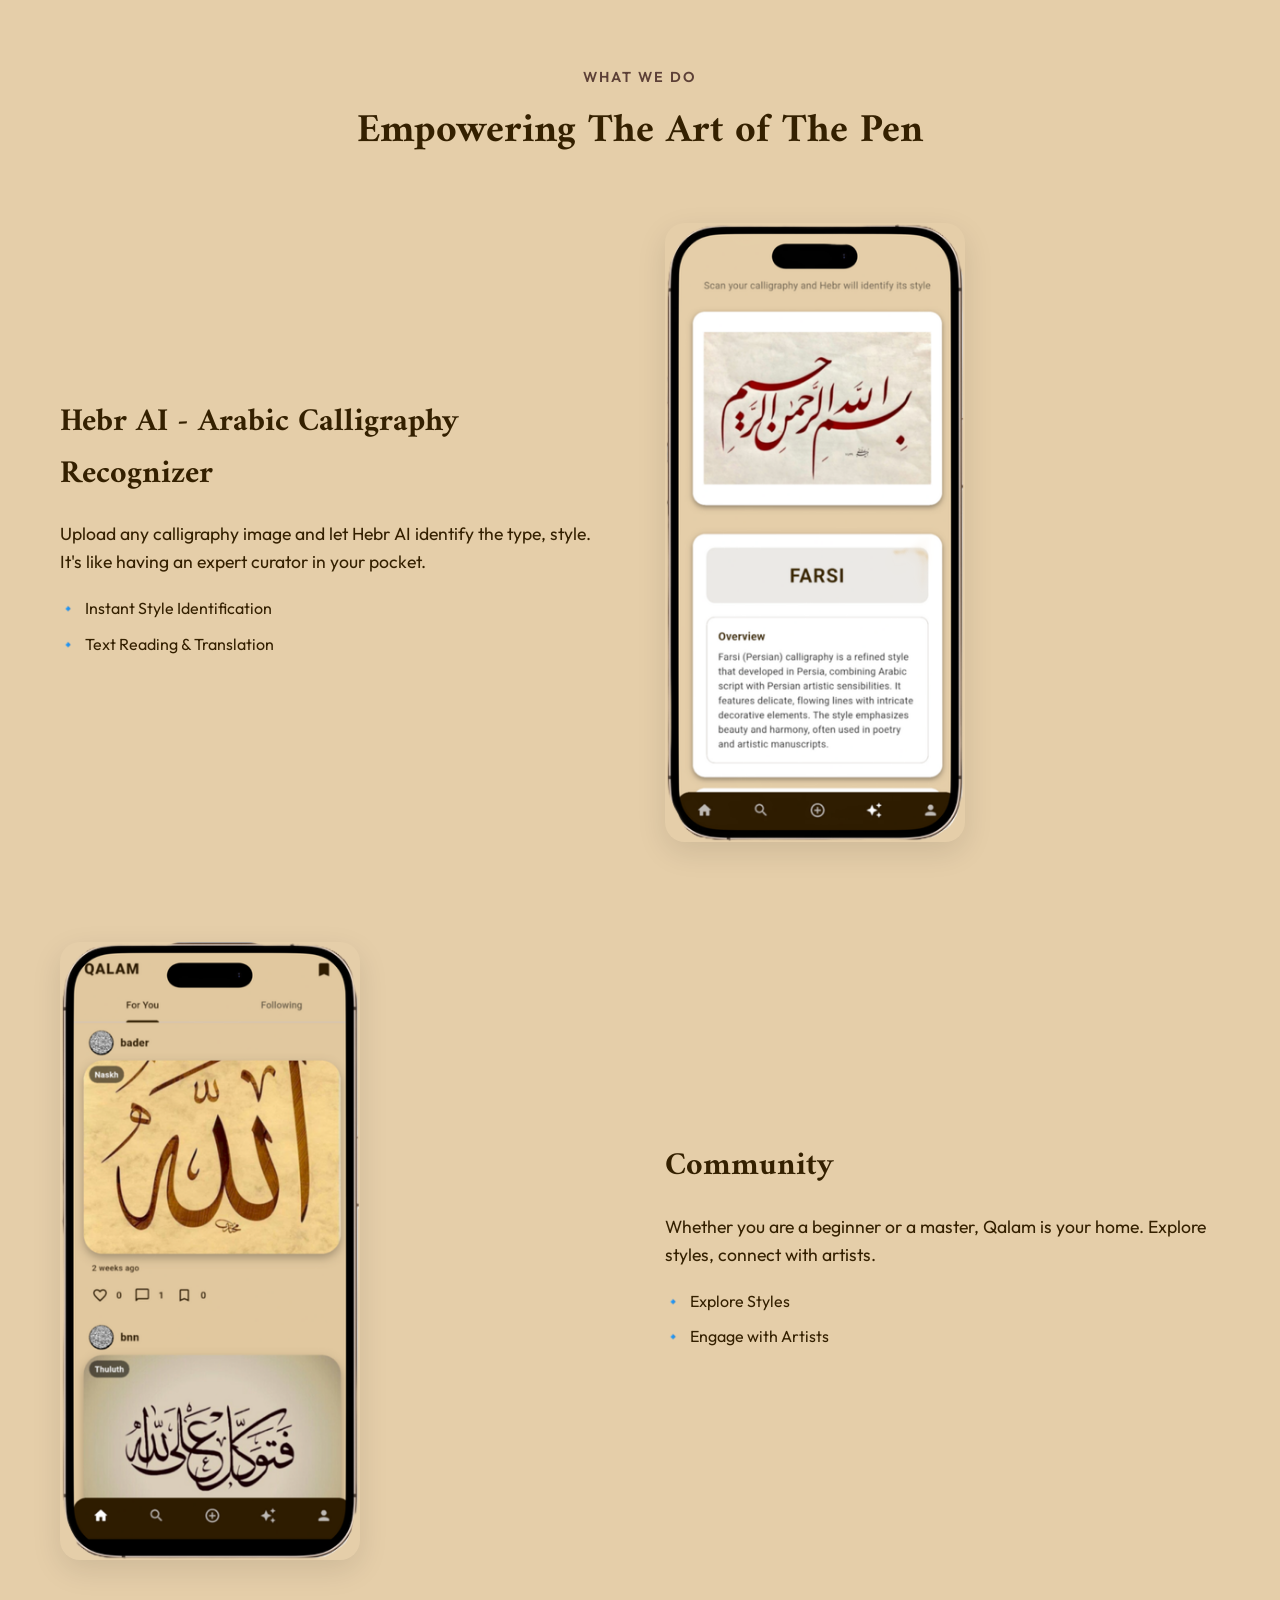
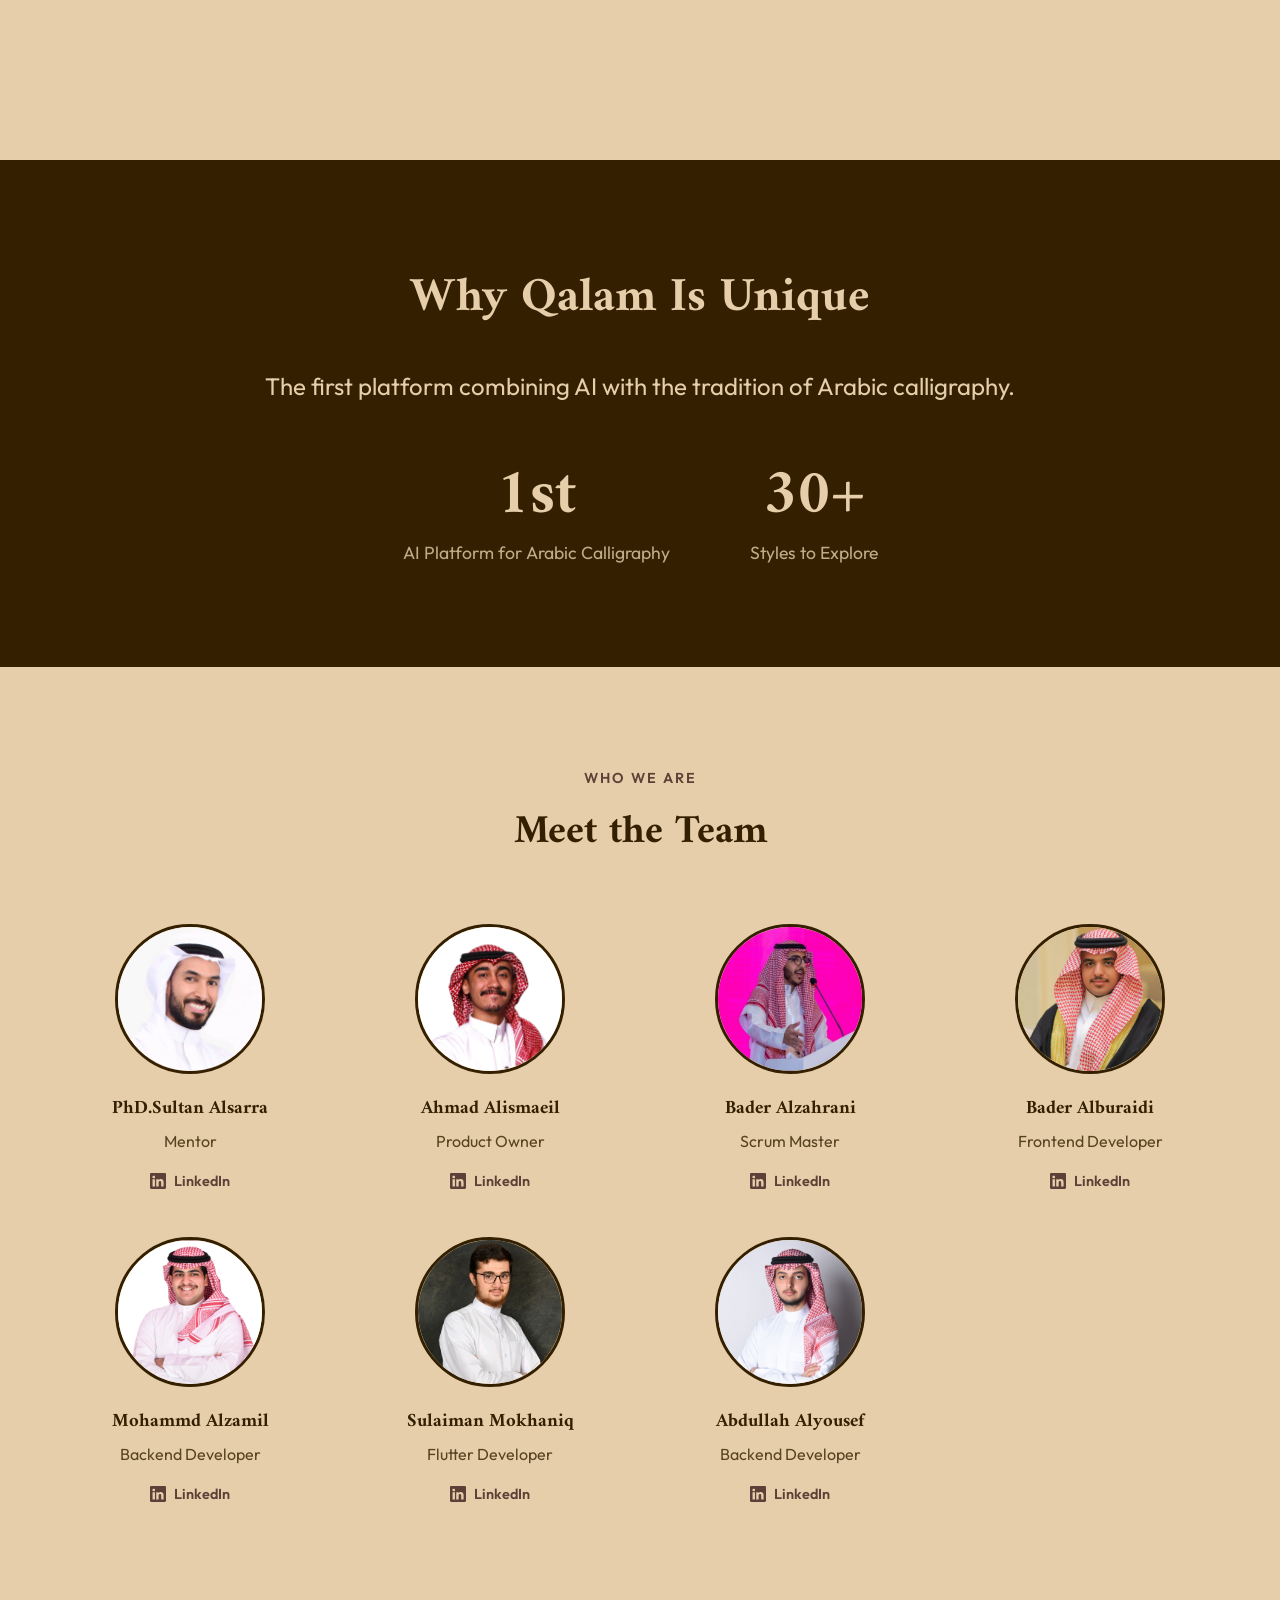
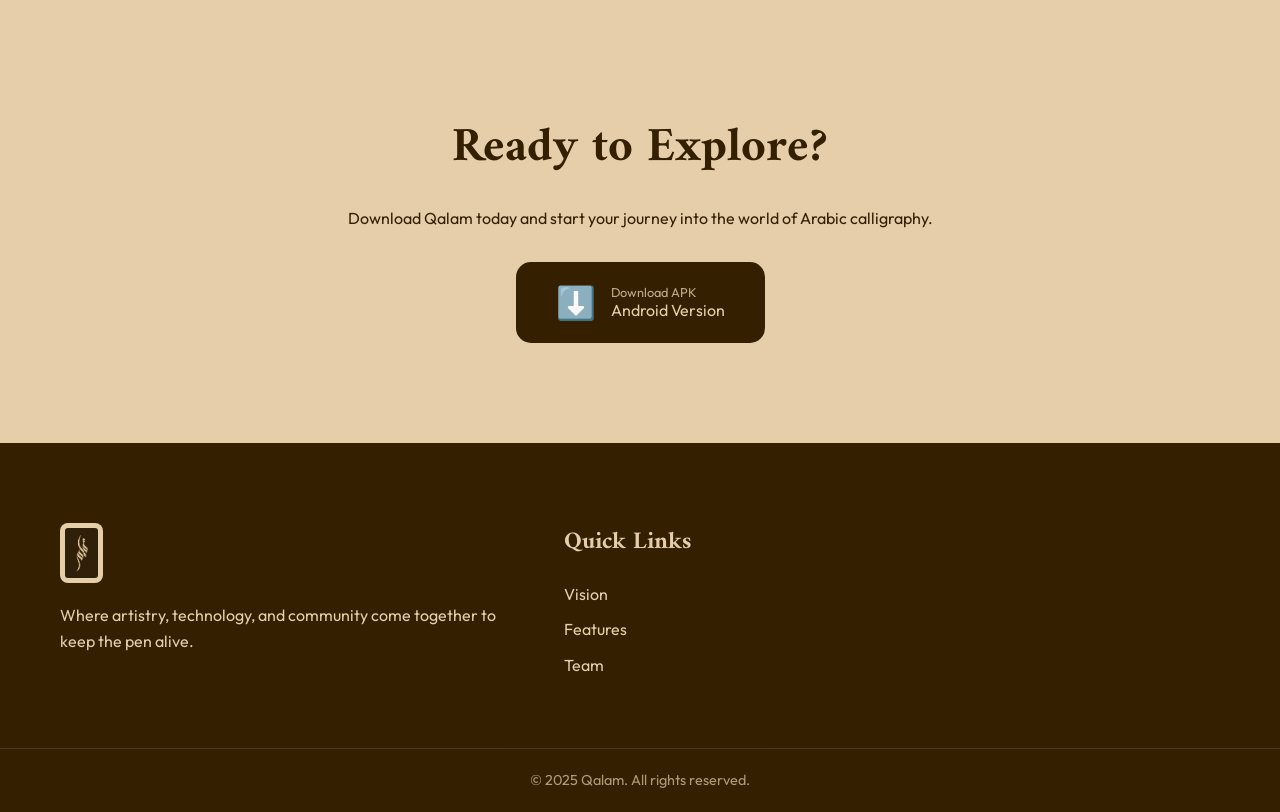
==== commit f26ad0dc: "Scan AI added to landing Page" ====
--- a/index.html
+++ b/index.html
@@ -1,5 +1,5 @@
 <!DOCTYPE html>
-<html lang="en" dir="ltr">
+<html lang="ar" dir="ltr">
 
 <head>
     <meta charset="UTF-8">
@@ -26,6 +26,7 @@
                 <li><a href="#features" data-i18n="nav_features">What We Do</a></li>
                 <li><a href="#unique" data-i18n="nav_unique">Why Qalam</a></li>
                 <li><a href="#team" data-i18n="nav_team">Team</a></li>
+                <li><a href="scan.html" data-i18n="nav_scan">Try Hebr AI</a></li>
                 <li><a href="#download" class="btn-primary" data-i18n="nav_download">Download App</a></li>
                 <li>
                     <button id="language-toggle" class="language-btn" aria-label="Switch Language">
@@ -133,7 +134,7 @@
             <div class="unique-content scroll-reveal-up">
                 <h2 data-i18n="unique_title">Why Qalam Is Unique</h2>
                 <p class="large-text" data-i18n="unique_text">The first platform combining AI with the tradition of
-                    Arabic calligraphy.</p>
+                    Arabic calligraphy</p>
                 <div class="stats-grid">
                     <div class="stat-item">
                         <span class="number">1st</span>
@@ -157,7 +158,7 @@
             <div class="team-grid">
                 <div class="team-member scroll-reveal">
                     <img src="assets/alsarra.png" alt="PhD.Sultan Alsarra" class="member-photo">
-                    <h3>PhD.Sultan Alsarra</h3>
+                    <h3 data-i18n="team_member1_name">PhD.Sultan Alsarra</h3>
                     <p data-i18n="team_role_mentor">Mentor</p>
                     <a href="https://www.linkedin.com/in/sultan-alsarra-phd-56977a63/" class="linkedin-link"
                         target="_blank" rel="noopener noreferrer">
@@ -171,7 +172,7 @@
                 </div>
                 <div class="team-member scroll-reveal">
                     <img src="assets/ProfileImage.png" alt="Ahmad Alismaeil" class="member-photo">
-                    <h3>Ahmad Alismaeil</h3>
+                    <h3 data-i18n="team_member2_name">Ahmad Alismaeil</h3>
                     <p data-i18n="team_role_po">Product Owner</p>
                     <a href="https://www.linkedin.com/in/ahmad-lsmaeil-92a9b4247/" class="linkedin-link" target="_blank"
                         rel="noopener noreferrer">
@@ -185,7 +186,7 @@
                 </div>
                 <div class="team-member scroll-reveal">
                     <img src="assets/alzahrani.png" alt="Bader Alzahrani" class="member-photo">
-                    <h3>Bader Alzahrani</h3>
+                    <h3 data-i18n="team_member3_name">Bader Alzahrani</h3>
                     <p data-i18n="team_role_sm">Scrum Master</p>
                     <a href="https://www.linkedin.com/in/badermalzahrani/" class="linkedin-link" target="_blank"
                         rel="noopener noreferrer">
@@ -199,7 +200,7 @@
                 </div>
                 <div class="team-member scroll-reveal">
                     <img src="assets/alburaidi.png" alt="Bader Alburaidi" class="member-photo">
-                    <h3>Bader Alburaidi</h3>
+                    <h3 data-i18n="team_member4_name">Bader Alburaidi</h3>
                     <p data-i18n="team_role_frontend">Frontend Developer</p>
                     <a href="https://www.linkedin.com/in/bader-alburaidi-92b9aa387/" class="linkedin-link"
                         target="_blank" rel="noopener noreferrer">
@@ -213,7 +214,7 @@
                 </div>
                 <div class="team-member scroll-reveal">
                     <img src="assets/alzamil.png" alt="Mohammd Alzamil" class="member-photo">
-                    <h3>Mohammd Alzamil</h3>
+                    <h3 data-i18n="team_member5_name">Mohammd Alzamil</h3>
                     <p data-i18n="team_role_backend">Backend Developer</p>
                     <a href="https://www.linkedin.com/in/mohammd-alzamil-511935365/" class="linkedin-link"
                         target="_blank" rel="noopener noreferrer">
@@ -227,7 +228,7 @@
                 </div>
                 <div class="team-member scroll-reveal delay-1">
                     <img src="assets/sulaiman.png" alt="Sulaiman Mokhaniq" class="member-photo">
-                    <h3>Sulaiman Mokhaniq</h3>
+                    <h3 data-i18n="team_member6_name">Sulaiman Mokhaniq</h3>
                     <p data-i18n="team_role_flutter">Flutter Developer</p>
                     <a href="https://www.linkedin.com/in/sulaiman-mokhaniq/" class="linkedin-link" target="_blank"
                         rel="noopener noreferrer">
@@ -241,7 +242,7 @@
                 </div>
                 <div class="team-member scroll-reveal delay-2">
                     <img src="assets/abdullah.png" alt="Abdullah Alyousef" class="member-photo">
-                    <h3>Abdullah Alyousef</h3>
+                    <h3 data-i18n="team_member7_name">Abdullah Alyousef</h3>
                     <p data-i18n="team_role_backend">Backend Developer</p>
                     <a href="https://www.linkedin.com/in/abdullah-alyousef-83b146321/" class="linkedin-link"
                         target="_blank" rel="noopener noreferrer">
--- a/style.css
+++ b/style.css
@@ -668,4 +668,351 @@
     .stats-grid {
         gap: 40px;
     }
+}
+
+/* =====================================================================
+   SCAN PAGE — Hebr AI Calligraphy Scanner
+   ===================================================================== */
+
+/* Active nav link on scan page */
+.active-link {
+    background-color: var(--accent-color) !important;
+    border-color: var(--accent-color) !important;
+    color: var(--white) !important;
+}
+
+/* Hero */
+.scan-hero {
+    padding: 160px 0 80px;
+    text-align: center;
+    background: linear-gradient(160deg, rgba(229, 206, 169, 0.6) 0%, rgba(93, 64, 55, 0.08) 100%);
+    border-bottom: 1px solid rgba(52, 32, 0, 0.08);
+}
+
+.scan-hero-content .subtitle {
+    font-size: 0.85rem;
+    letter-spacing: 4px;
+    margin-bottom: 14px;
+}
+
+.scan-hero-content h1 {
+    font-size: 3.2rem;
+    margin-bottom: 20px;
+    line-height: 1.2;
+}
+
+.scan-hero-content p {
+    font-size: 1.15rem;
+    max-width: 560px;
+    margin: 0 auto;
+    opacity: 0.8;
+}
+
+/* Main layout */
+.scan-main {
+    padding: 70px 0 100px;
+}
+
+.scan-layout {
+    display: grid;
+    grid-template-columns: 1fr 1fr;
+    gap: 40px;
+    align-items: start;
+}
+
+/* Card shared */
+.scan-card {
+    background: rgba(255, 255, 255, 0.35);
+    border: 1px solid rgba(52, 32, 0, 0.12);
+    border-radius: 24px;
+    padding: 40px;
+    backdrop-filter: blur(6px);
+    box-shadow: 0 4px 24px rgba(52, 32, 0, 0.06);
+}
+
+/* Upload zone */
+.upload-zone {
+    border: 2.5px dashed rgba(93, 64, 55, 0.45);
+    border-radius: 18px;
+    padding: 50px 30px;
+    text-align: center;
+    cursor: pointer;
+    transition: var(--transition);
+    background: rgba(255, 255, 255, 0.2);
+    user-select: none;
+}
+
+.upload-zone:hover,
+.upload-zone.drag-over {
+    border-color: var(--accent-color);
+    background: rgba(93, 64, 55, 0.06);
+    transform: scale(1.01);
+}
+
+.upload-icon {
+    font-size: 3rem;
+    color: var(--accent-color);
+    margin-bottom: 14px;
+    display: block;
+    font-family: var(--font-heading);
+    line-height: 1;
+}
+
+.upload-title {
+    font-size: 1.2rem;
+    font-weight: 600;
+    margin-bottom: 6px;
+}
+
+.upload-sub {
+    font-size: 0.95rem;
+    opacity: 0.65;
+    margin-bottom: 10px;
+}
+
+.upload-types {
+    font-size: 0.78rem;
+    opacity: 0.5;
+}
+
+/* Preview */
+.preview-container {
+    text-align: center;
+    margin-bottom: 0;
+}
+
+.preview-img {
+    max-height: 280px;
+    width: 100%;
+    object-fit: contain;
+    border-radius: 14px;
+    border: 1px solid rgba(52, 32, 0, 0.12);
+    margin-bottom: 14px;
+    box-shadow: 0 4px 16px rgba(52, 32, 0, 0.08);
+}
+
+.clear-btn {
+    background: transparent;
+    border: 1.5px solid rgba(52, 32, 0, 0.3);
+    border-radius: 50px;
+    padding: 6px 18px;
+    font-size: 0.85rem;
+    font-family: var(--font-body);
+    color: var(--text-color);
+    cursor: pointer;
+    transition: var(--transition);
+    margin-bottom: 20px;
+}
+
+.clear-btn:hover {
+    background: rgba(52, 32, 0, 0.08);
+    border-color: var(--accent-color);
+    color: var(--accent-color);
+}
+
+/* Analyze button */
+.analyze-btn {
+    width: 100%;
+    padding: 16px;
+    background-color: var(--text-color);
+    color: var(--bg-color);
+    border: none;
+    border-radius: 50px;
+    font-size: 1rem;
+    font-weight: 600;
+    font-family: var(--font-body);
+    cursor: pointer;
+    margin-top: 24px;
+    transition: var(--transition);
+    letter-spacing: 0.5px;
+}
+
+.analyze-btn:hover:not(:disabled) {
+    background-color: var(--accent-color);
+    transform: translateY(-2px);
+    box-shadow: 0 6px 20px rgba(52, 32, 0, 0.2);
+}
+
+.analyze-btn:disabled {
+    opacity: 0.4;
+    cursor: not-allowed;
+}
+
+/* Result card states */
+.result-idle,
+.result-loading,
+.result-error {
+    text-align: center;
+    padding: 40px 20px;
+}
+
+.idle-icon,
+.error-icon {
+    font-size: 3rem;
+    margin-bottom: 16px;
+    display: block;
+}
+
+.result-idle p,
+.result-loading p,
+.result-error p {
+    opacity: 0.65;
+    font-size: 1rem;
+}
+
+.result-error p {
+    margin-bottom: 16px;
+    color: #b71c1c;
+    opacity: 1;
+}
+
+/* Spinner */
+.spinner {
+    width: 48px;
+    height: 48px;
+    border: 4px solid rgba(52, 32, 0, 0.12);
+    border-top-color: var(--accent-color);
+    border-radius: 50%;
+    animation: spin 0.8s linear infinite;
+    margin: 0 auto 20px;
+}
+
+@keyframes spin {
+    to {
+        transform: rotate(360deg);
+    }
+}
+
+/* Result success */
+.result-badge {
+    text-align: center;
+    margin-bottom: 28px;
+}
+
+.result-type-label {
+    text-transform: uppercase;
+    letter-spacing: 3px;
+    font-size: 0.75rem;
+    font-weight: 600;
+    color: var(--accent-color);
+    display: block;
+    margin-bottom: 8px;
+}
+
+.result-type-name {
+    font-size: 2.8rem;
+    font-family: var(--font-heading);
+    color: var(--text-color);
+    line-height: 1.1;
+    margin-bottom: 6px;
+}
+
+.result-type-ar {
+    display: block;
+    font-family: var(--font-heading);
+    font-size: 1.4rem;
+    color: var(--accent-color);
+    opacity: 0.75;
+}
+
+/* Confidence bar */
+.confidence-bar-wrap {
+    margin-bottom: 28px;
+}
+
+.confidence-label {
+    display: flex;
+    justify-content: space-between;
+    font-size: 0.88rem;
+    font-weight: 600;
+    margin-bottom: 8px;
+    opacity: 0.8;
+}
+
+.confidence-track {
+    height: 8px;
+    border-radius: 50px;
+    background: rgba(52, 32, 0, 0.1);
+    overflow: hidden;
+}
+
+.confidence-fill {
+    height: 100%;
+    border-radius: 50px;
+    transition: width 0.8s cubic-bezier(0.4, 0, 0.2, 1);
+    background-color: #4caf50;
+}
+
+/* Description */
+.description-block {
+    background: rgba(255, 255, 255, 0.4);
+    border-radius: 14px;
+    padding: 22px;
+    margin-bottom: 22px;
+    border: 1px solid rgba(52, 32, 0, 0.08);
+}
+
+.desc-heading {
+    font-family: var(--font-heading);
+    font-size: 1.1rem;
+    margin-bottom: 10px;
+    color: var(--accent-color);
+}
+
+.desc-text {
+    font-size: 0.95rem;
+    line-height: 1.7;
+    opacity: 0.85;
+}
+
+/* Tags */
+.result-tags {
+    display: flex;
+    flex-wrap: wrap;
+    gap: 8px;
+}
+
+.tag {
+    background: rgba(93, 64, 55, 0.1);
+    border: 1px solid rgba(93, 64, 55, 0.2);
+    color: var(--accent-color);
+    border-radius: 50px;
+    padding: 5px 14px;
+    font-size: 0.8rem;
+    font-weight: 600;
+}
+
+/* Utility */
+.hidden {
+    display: none !important;
+}
+
+/* Responsive scan */
+@media (max-width: 900px) {
+    .scan-layout {
+        grid-template-columns: 1fr;
+    }
+
+    .scan-hero-content h1 {
+        font-size: 2.2rem;
+    }
+}
+
+@media (max-width: 480px) {
+    .scan-card {
+        padding: 24px 18px;
+    }
+
+    .result-type-name {
+        font-size: 2rem;
+    }
+}
+
+/* RTL scan adjustments */
+html[dir="rtl"] .confidence-label {
+    flex-direction: row-reverse;
+}
+
+html[dir="rtl"] .result-tags {
+    flex-direction: row-reverse;
 }
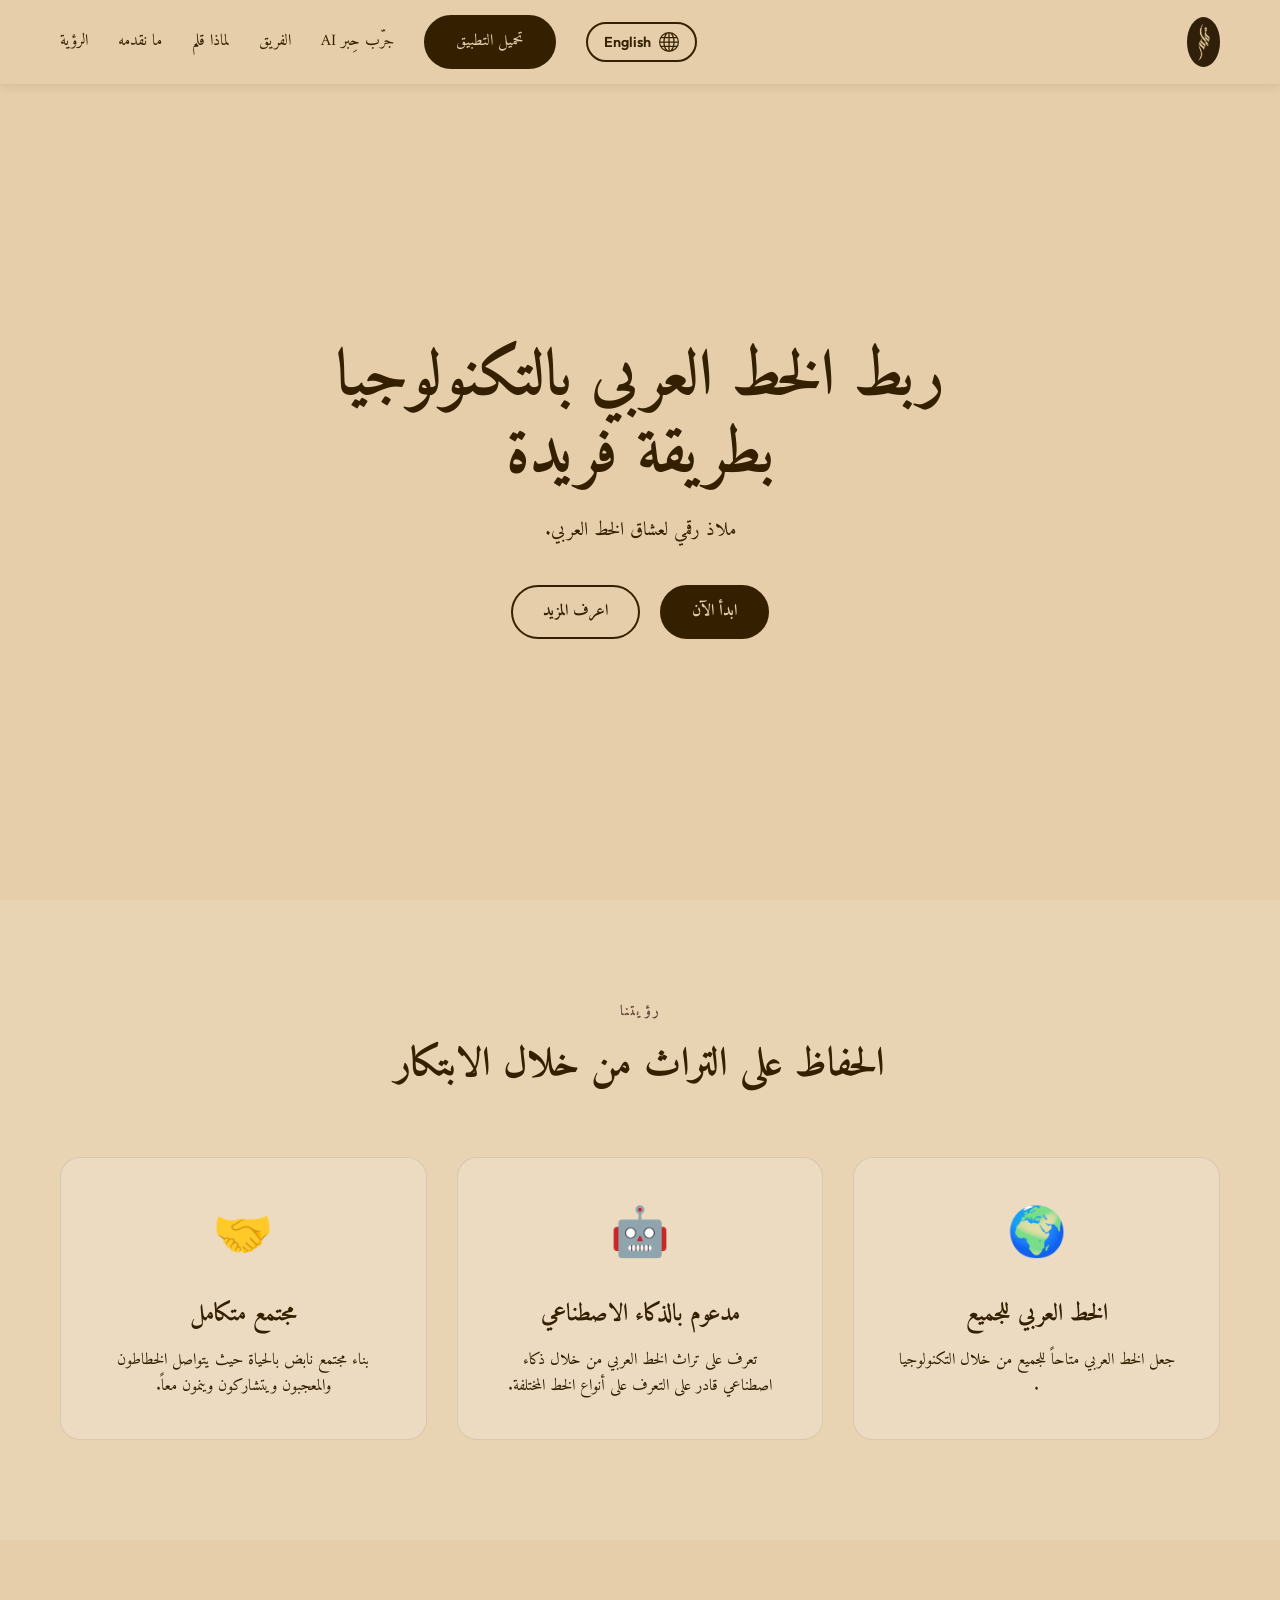
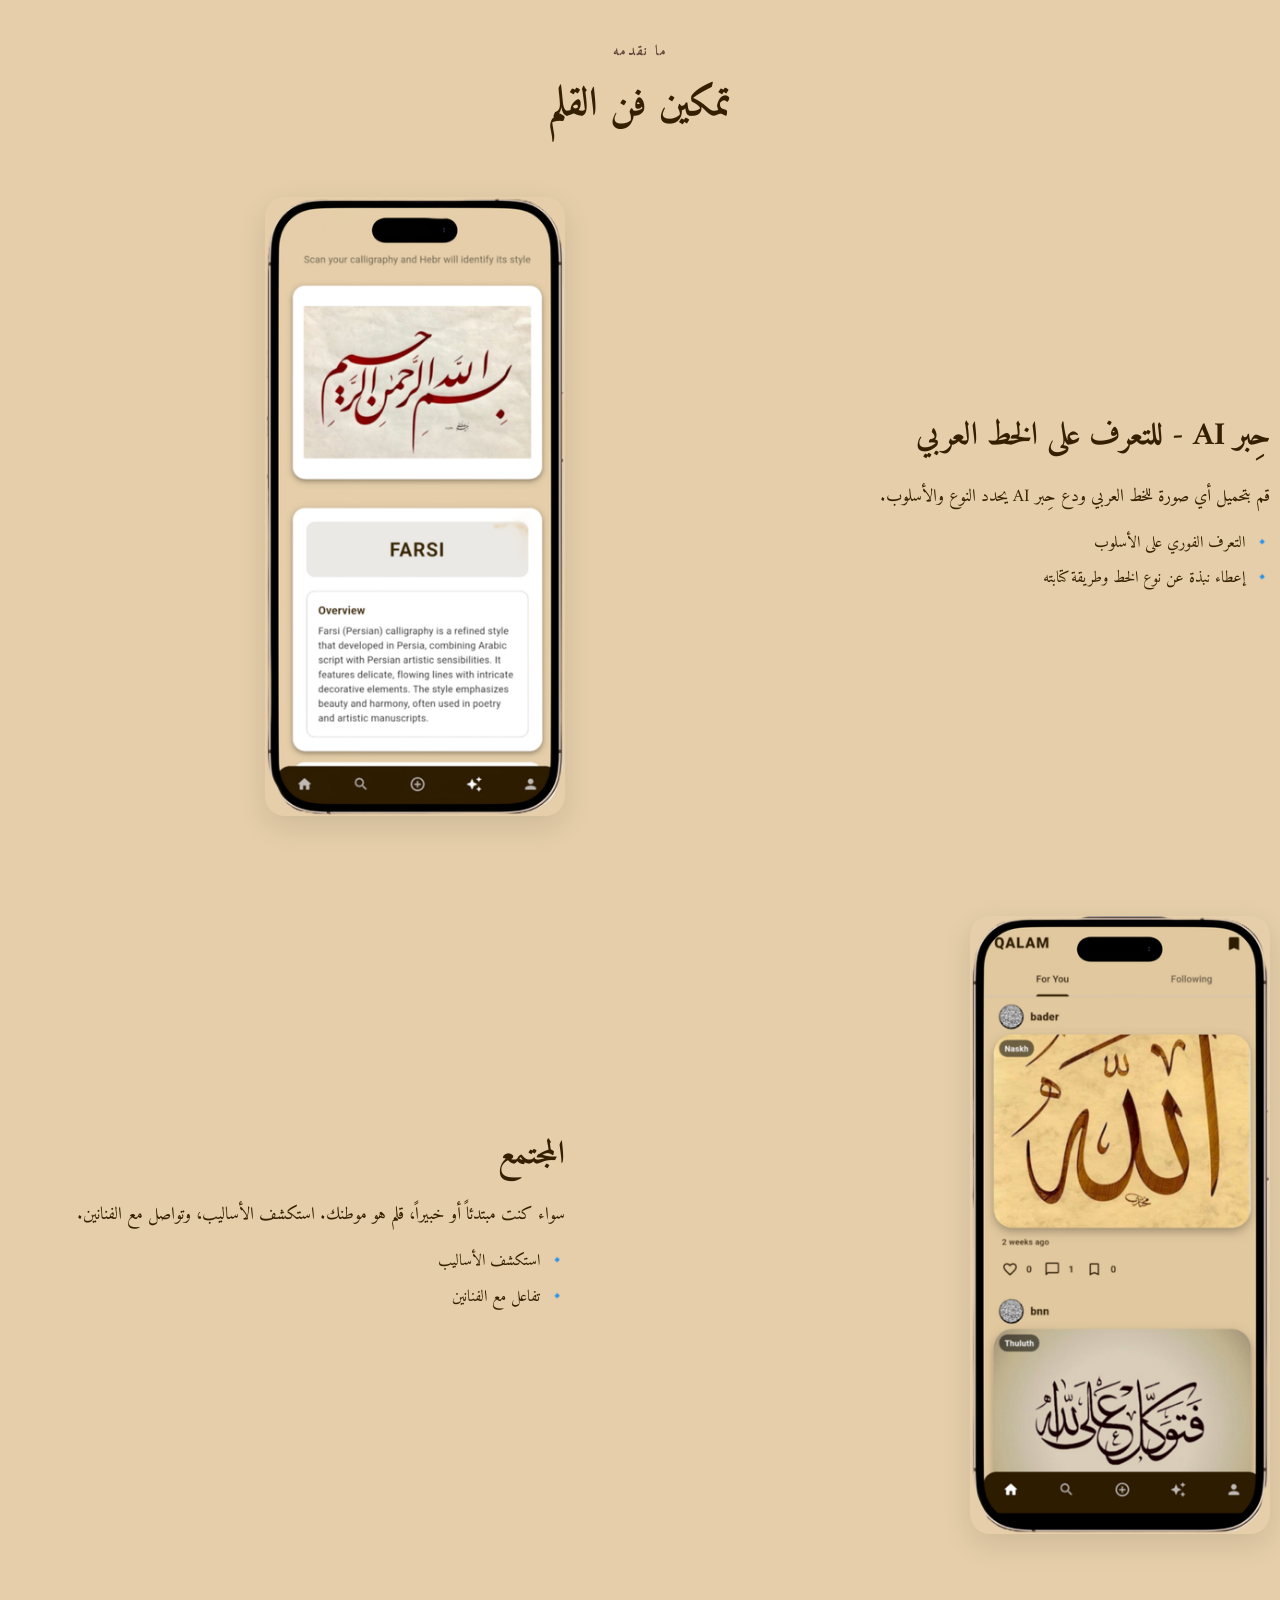
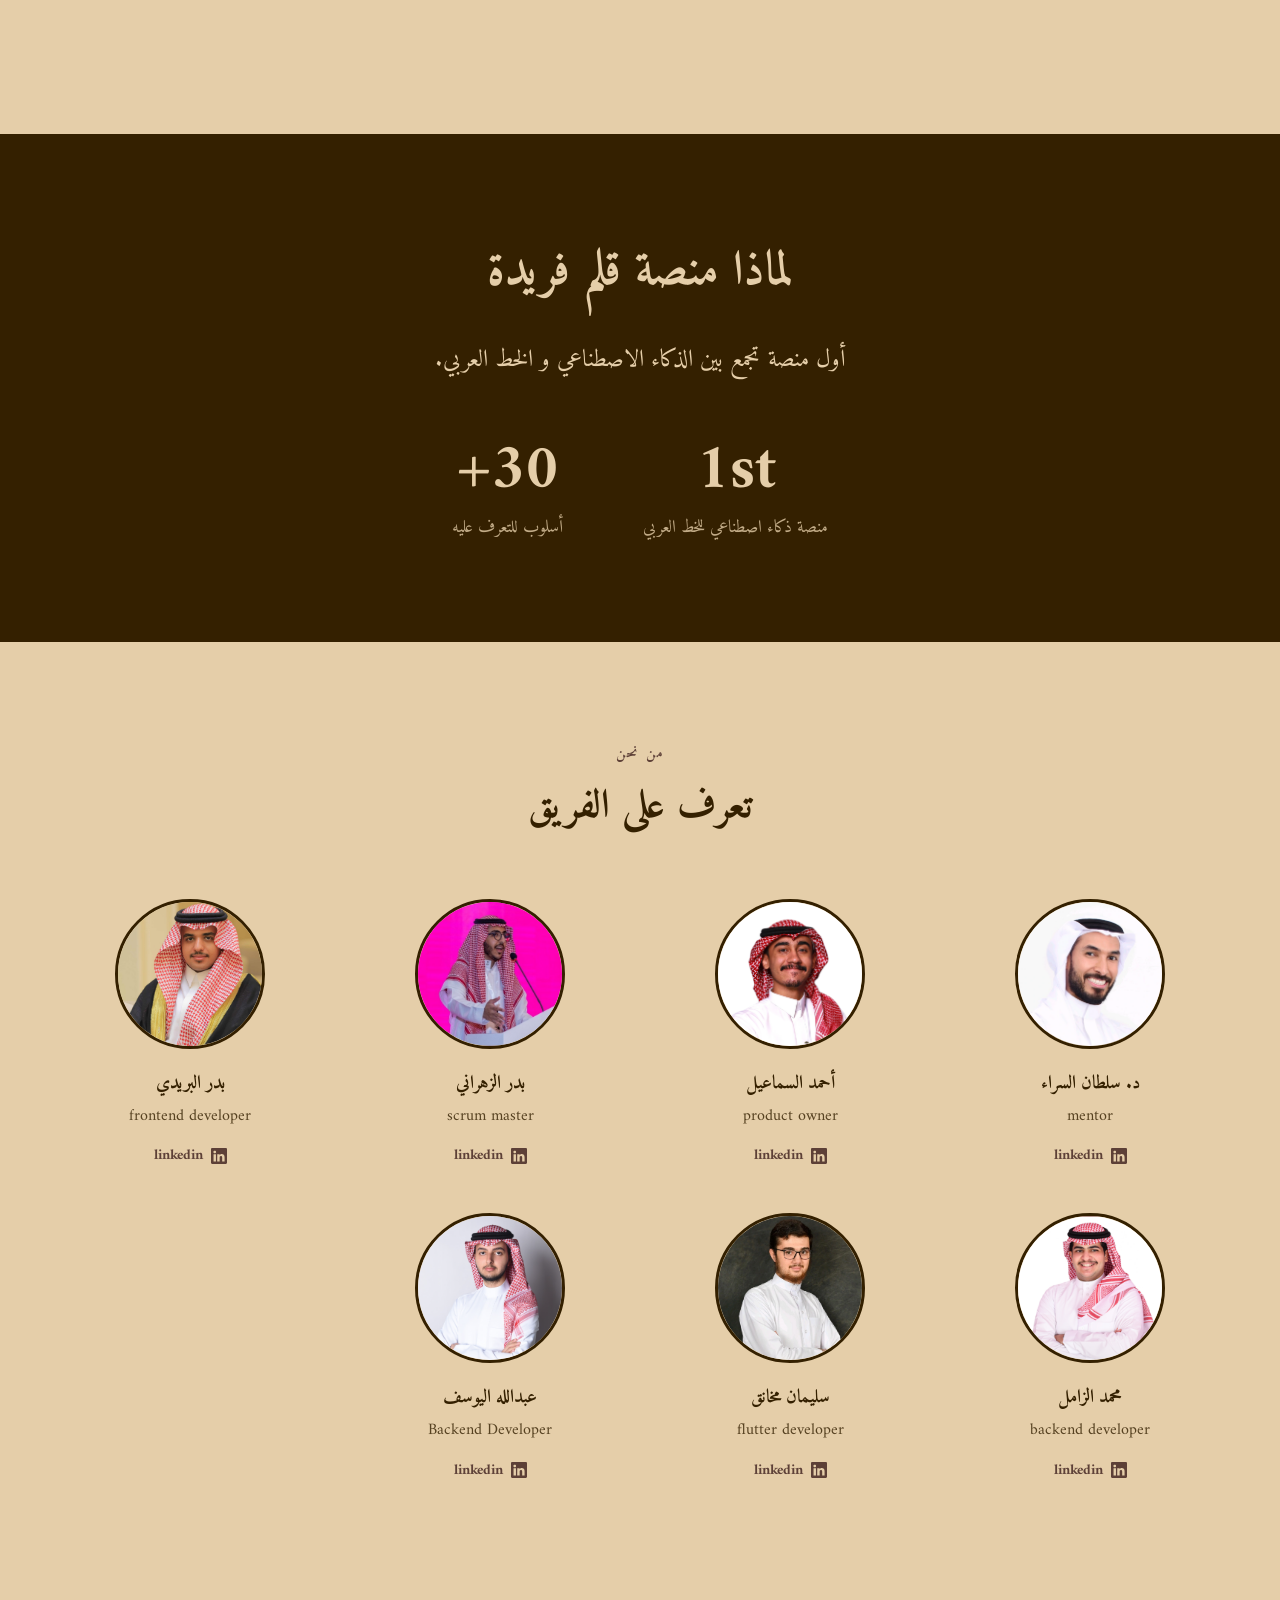
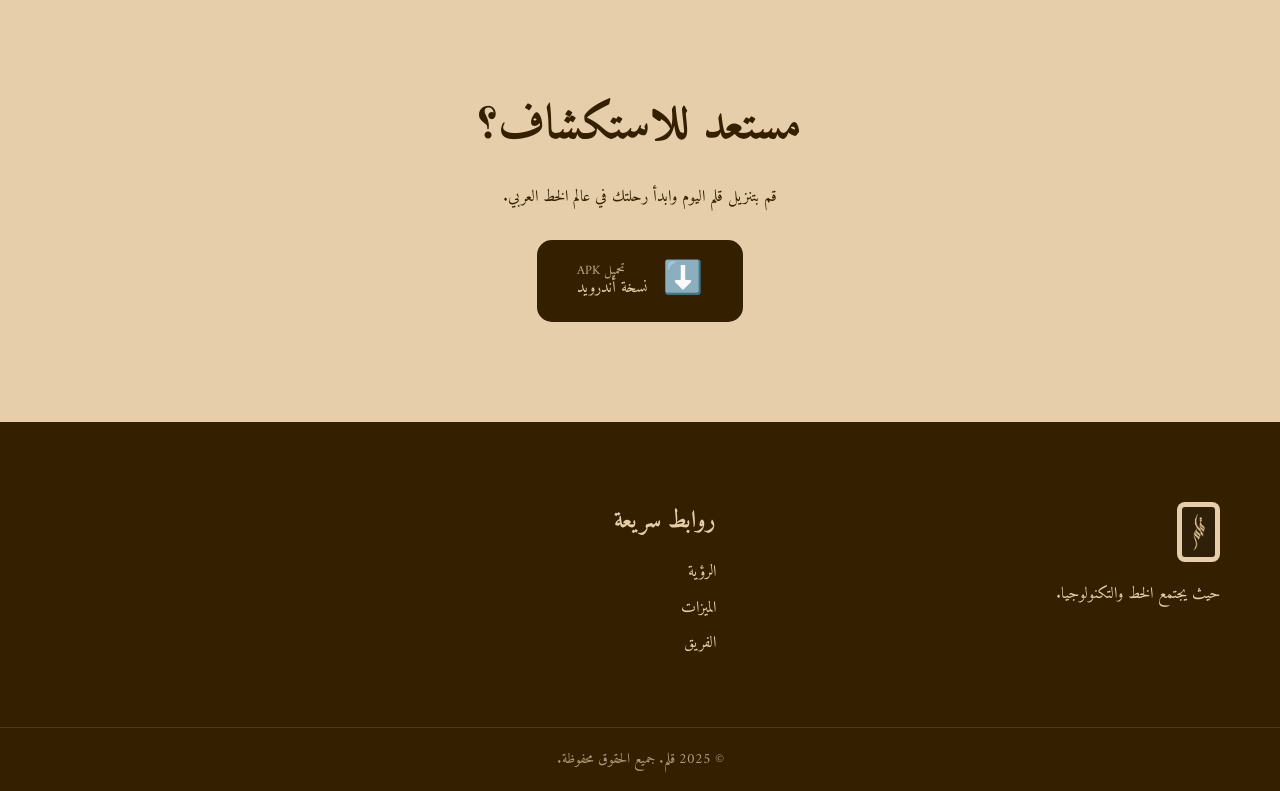
==== commit 9a11bd68: "make arabic lang as primary lang" ====
--- a/index.html
+++ b/index.html
@@ -1,5 +1,5 @@
 <!DOCTYPE html>
-<html lang="ar" dir="ltr">
+<html lang="ar" dir="rtl">
 
 <head>
     <meta charset="UTF-8">
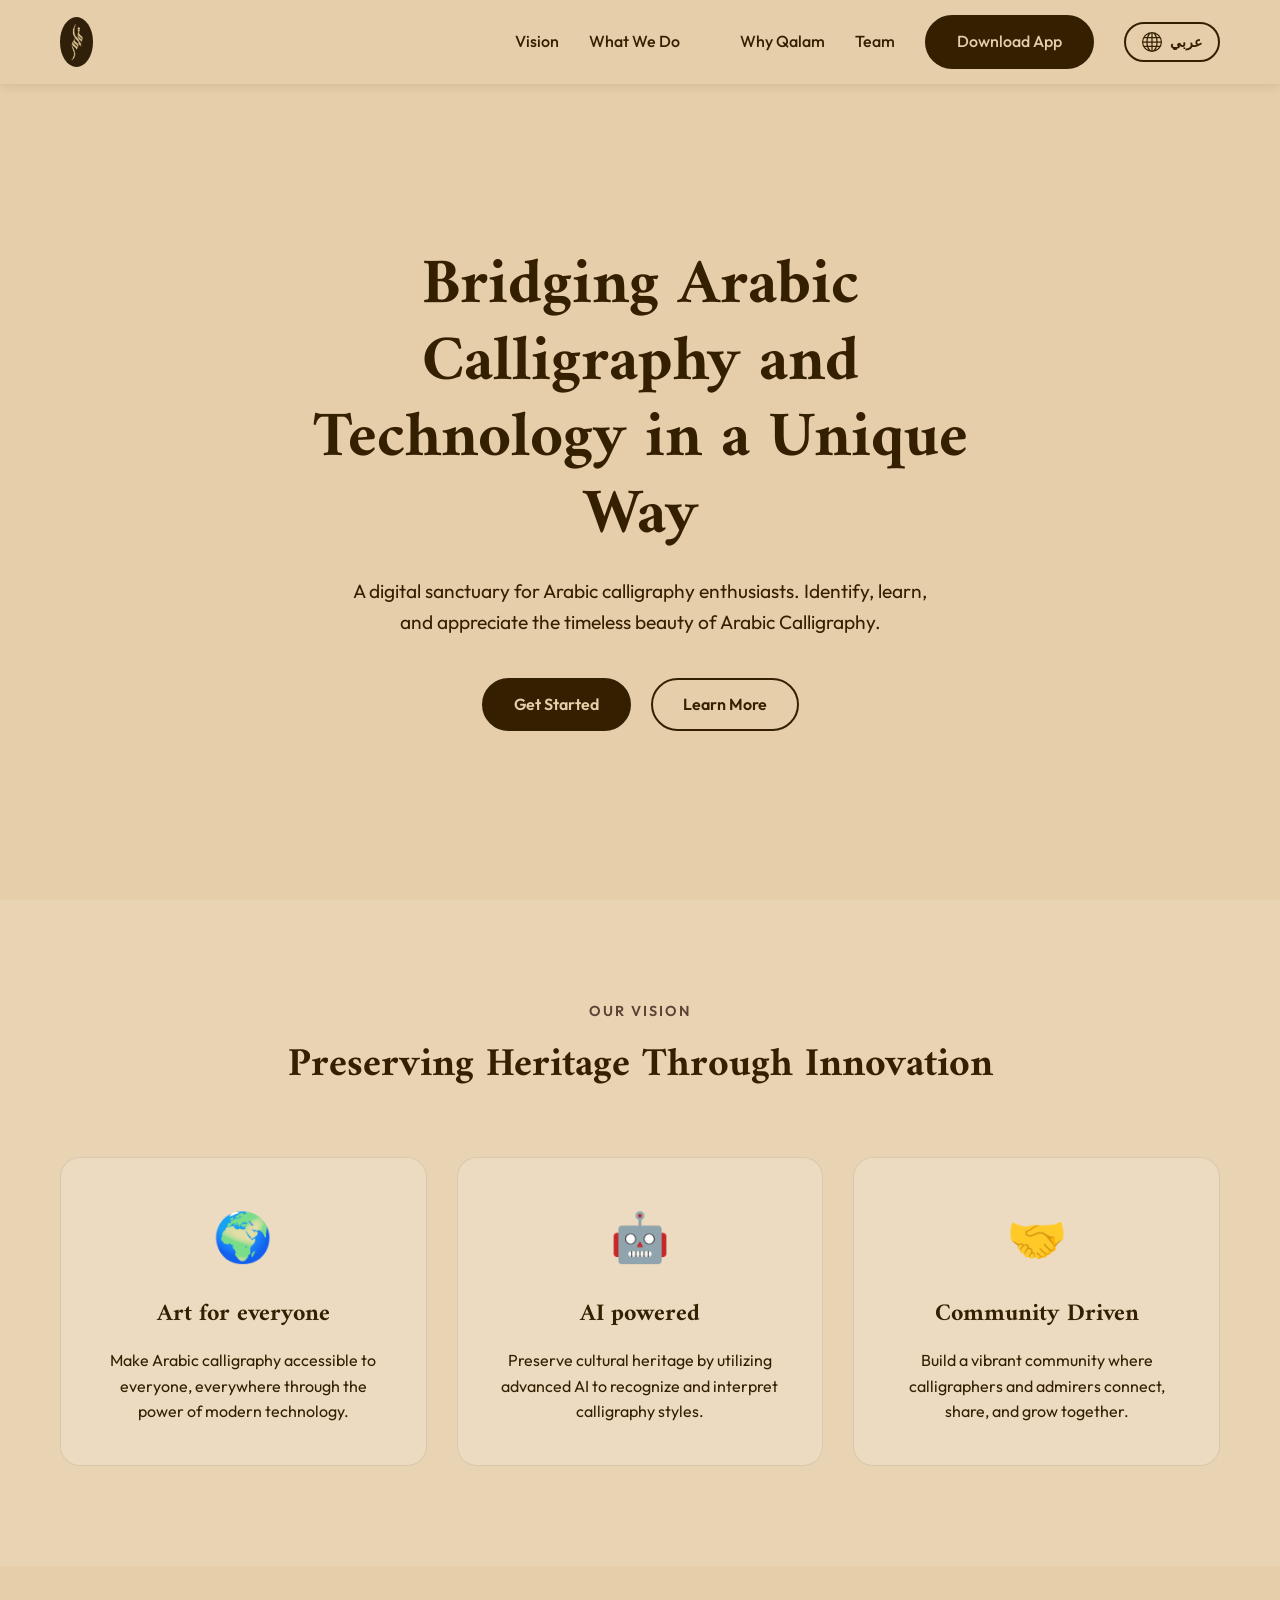
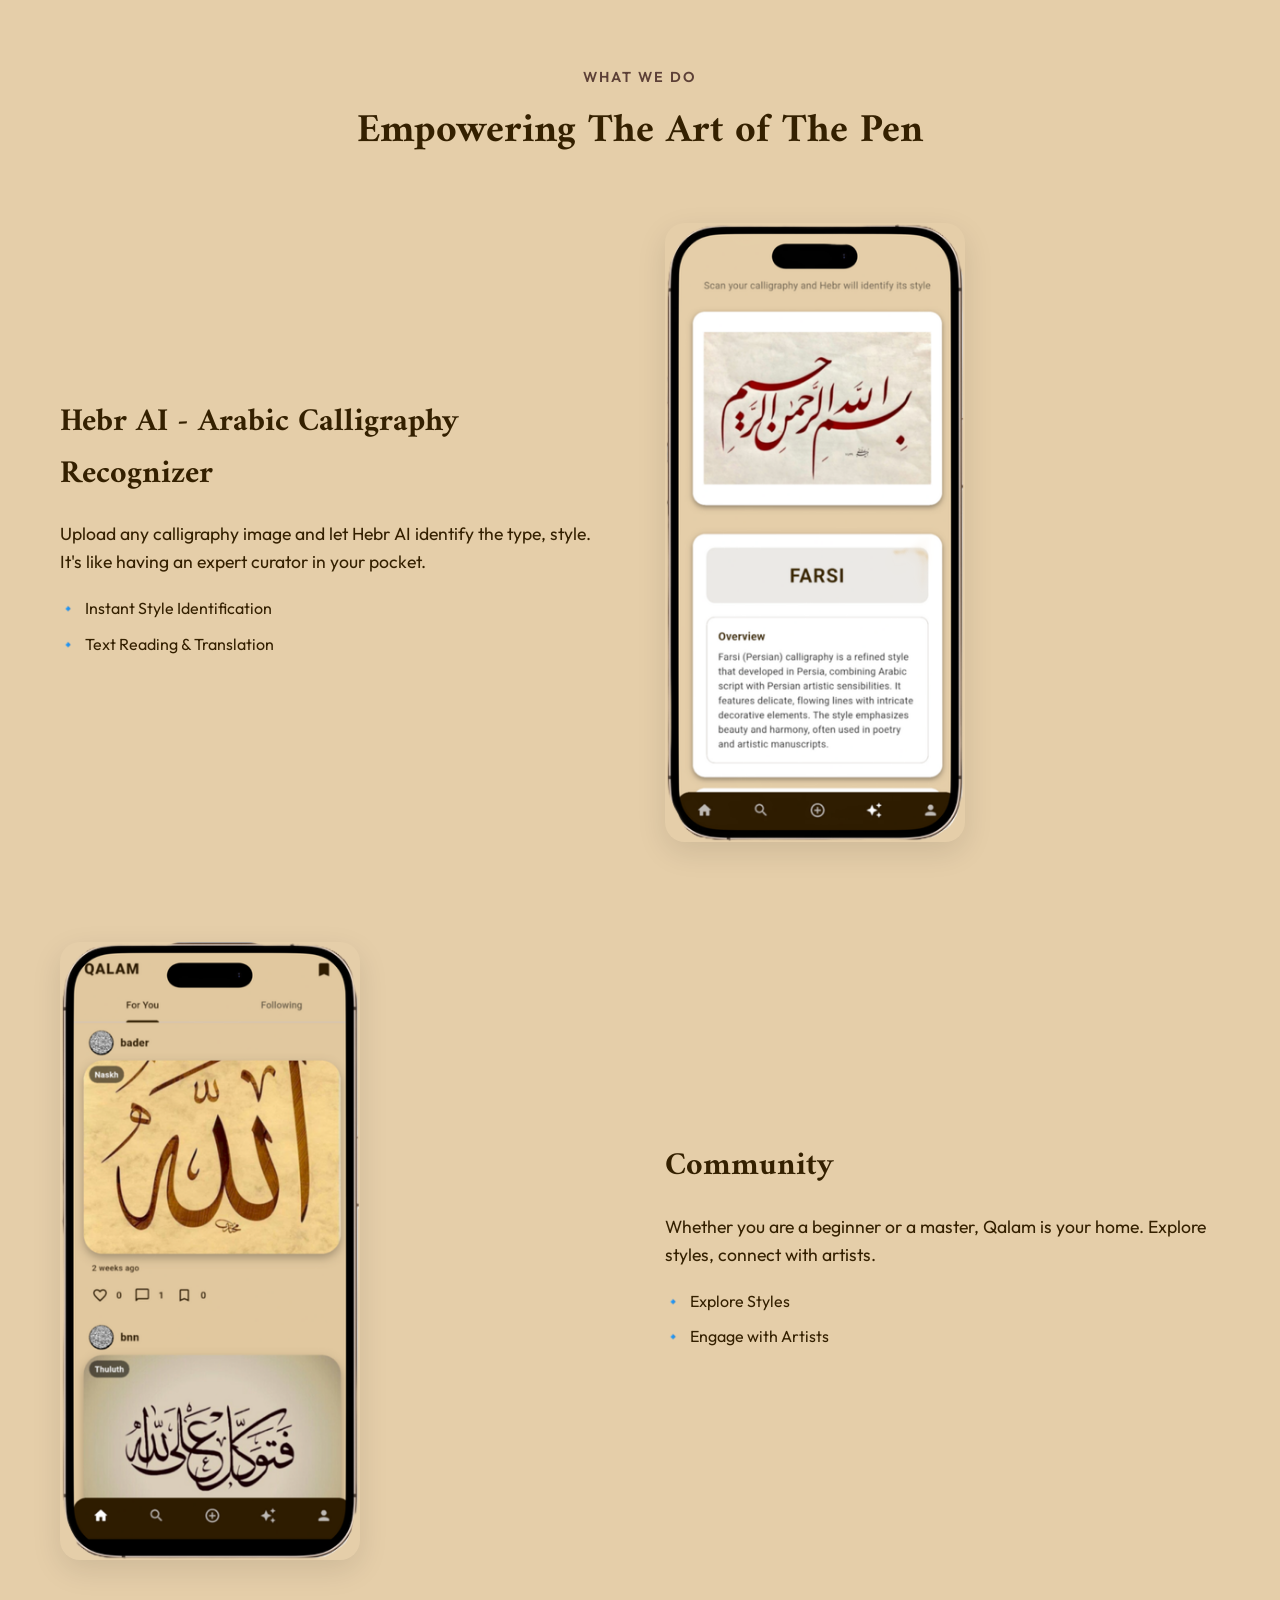
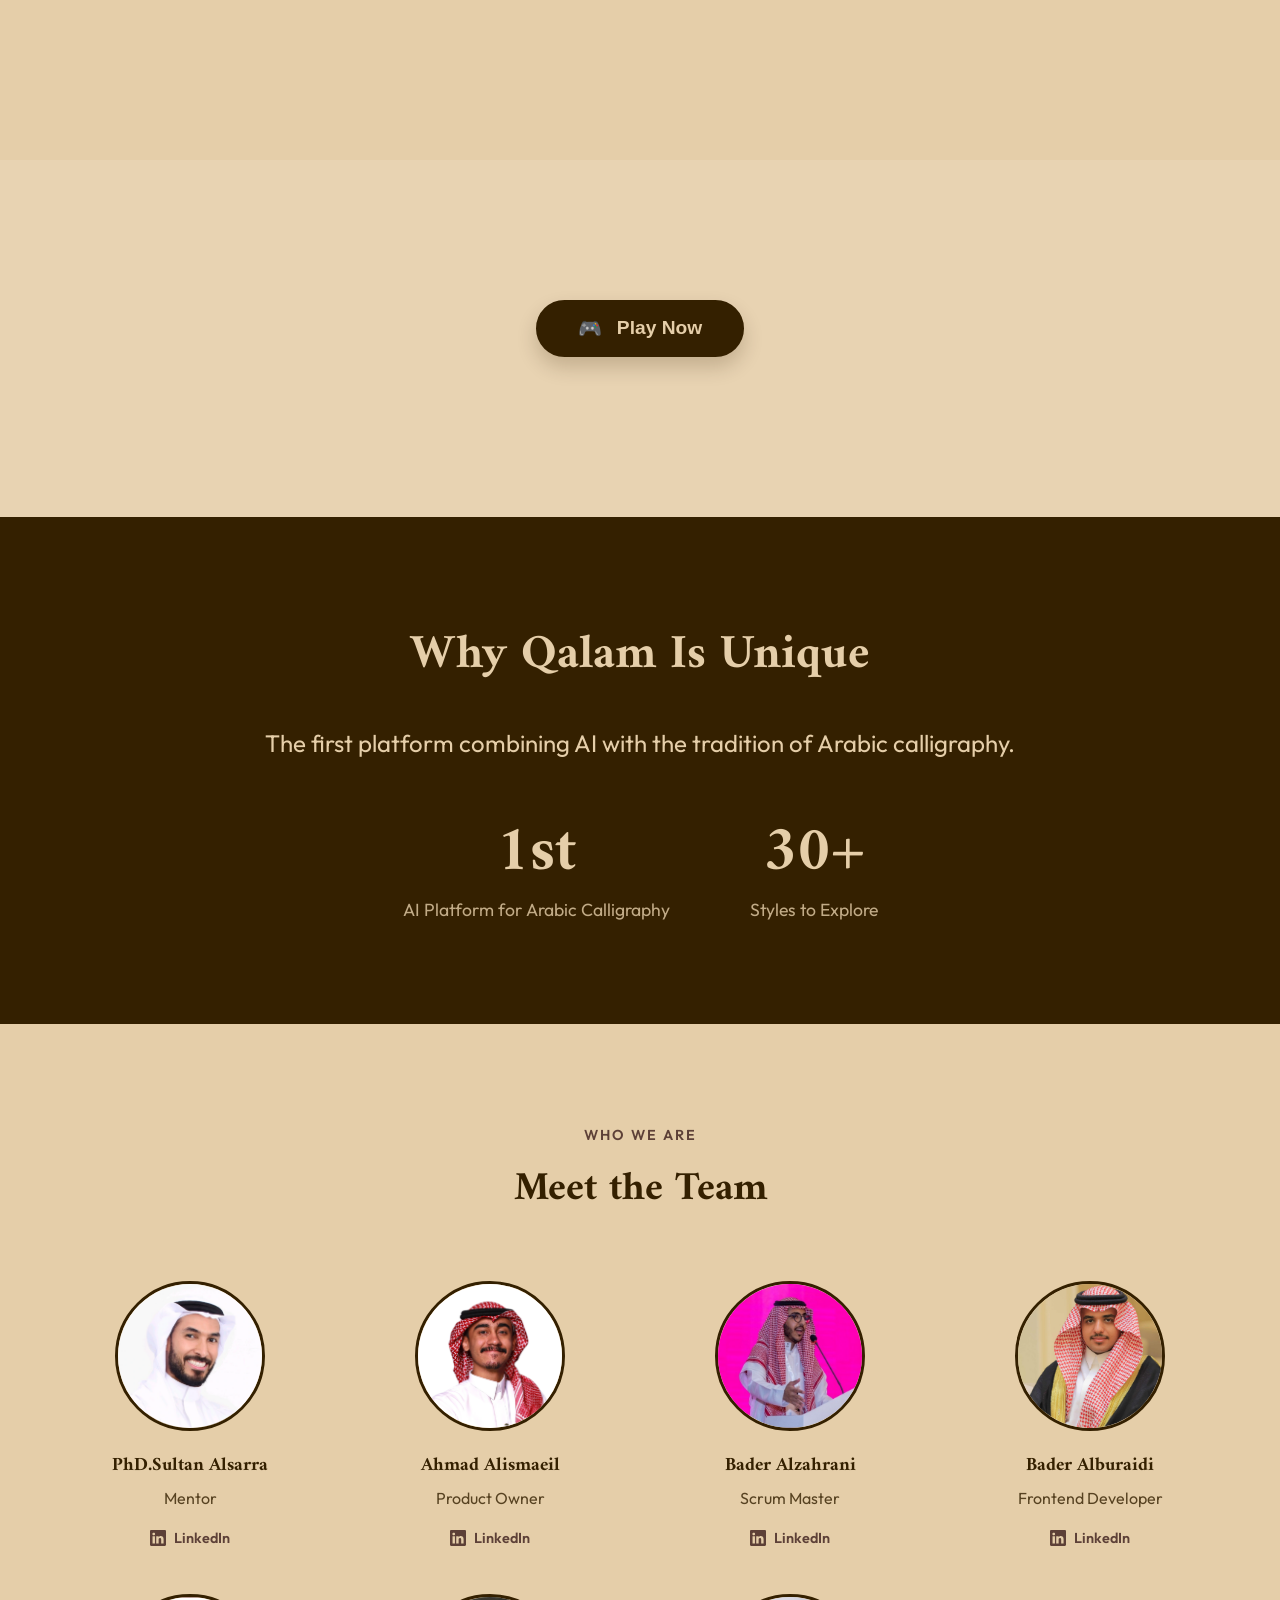
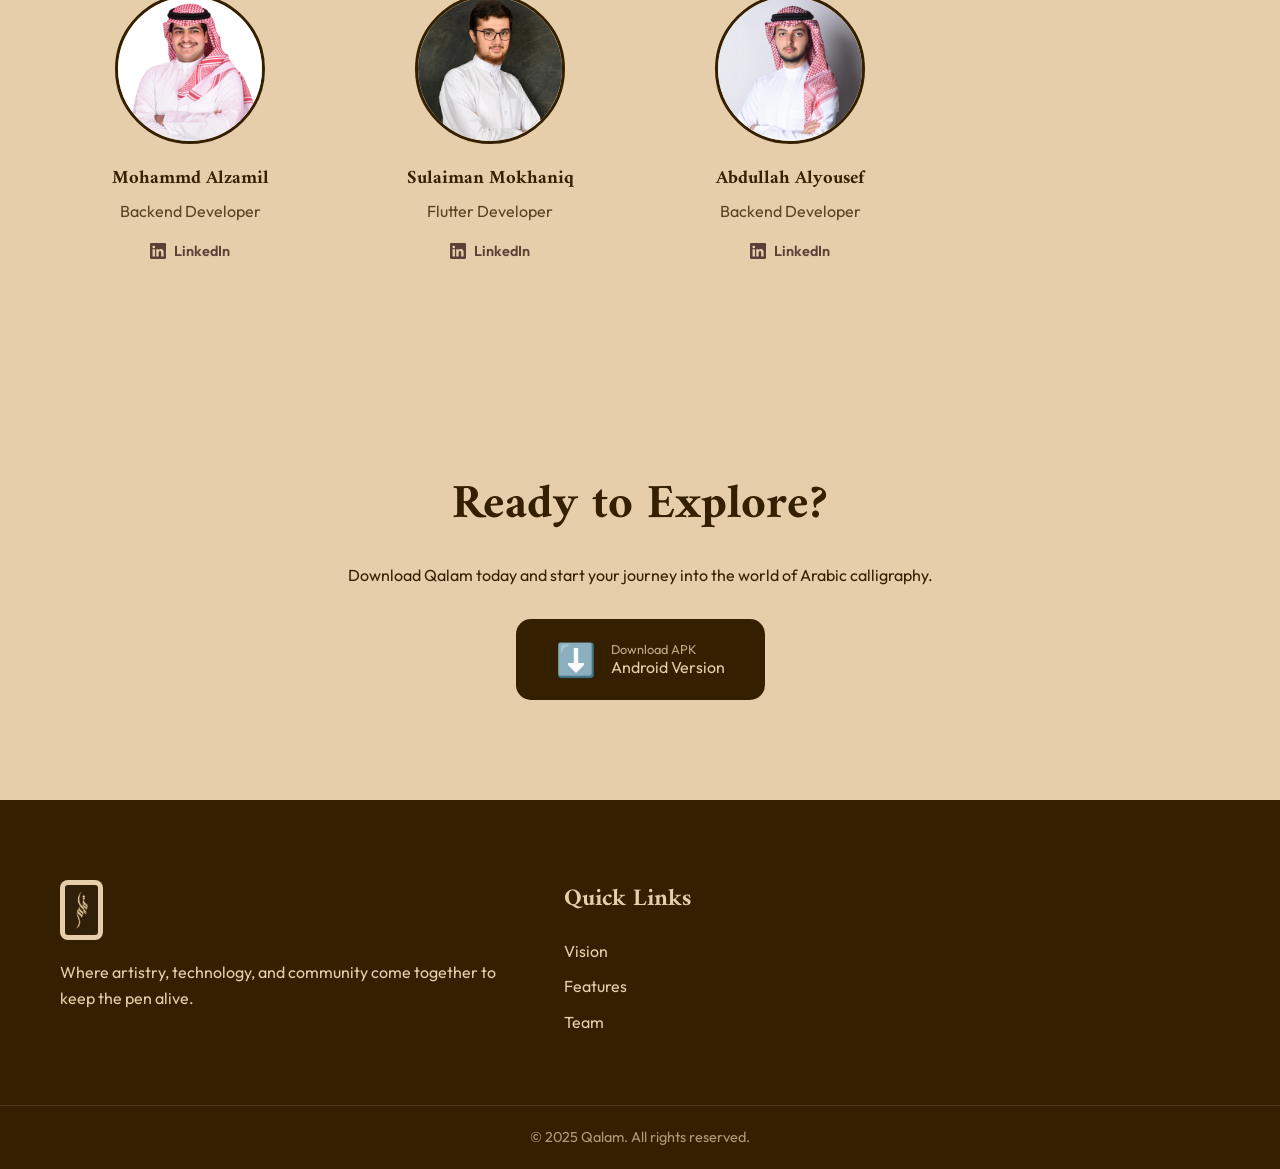
==== commit 2df270b9: "add the game" ====
--- a/index.html
+++ b/index.html
@@ -1,5 +1,5 @@
 <!DOCTYPE html>
-<html lang="ar" dir="rtl">
+<html lang="ar" dir="ltr">
 
 <head>
     <meta charset="UTF-8">
@@ -24,9 +24,9 @@
             <ul class="nav-links">
                 <li><a href="#vision" data-i18n="nav_vision">Vision</a></li>
                 <li><a href="#features" data-i18n="nav_features">What We Do</a></li>
+                <li><a href="#game" data-i18n="nav_game">Play Game</a></li>
                 <li><a href="#unique" data-i18n="nav_unique">Why Qalam</a></li>
                 <li><a href="#team" data-i18n="nav_team">Team</a></li>
-                <li><a href="scan.html" data-i18n="nav_scan">Try Hebr AI</a></li>
                 <li><a href="#download" class="btn-primary" data-i18n="nav_download">Download App</a></li>
                 <li>
                     <button id="language-toggle" class="language-btn" aria-label="Switch Language">
@@ -124,6 +124,23 @@
                 </div>
                 <div class="feature-image scroll-reveal-left">
                     <img src="assets/community_mk.png" alt="Community Feed">
+                </div>
+            </div>
+        </div>
+    </section>
+
+    <section id="game" class="game-section">
+        <div class="container">
+            <div class="section-header">
+                <span class="subtitle" data-i18n="game_subtitle">Interactive Experience</span>
+                <h2 data-i18n="game_title">Discover Calligraphy Through Play</h2>
+                <p class="game-text scroll-reveal-up" data-i18n="game_text">Test your knowledge of Arabic calligraphy
+                    styles in our new interactive game.</p>
+                <div class="scroll-reveal-up delay-1">
+                    <button id="open-game-btn" class="btn-primary game-btn">
+                        <span class="icon">🎮</span>
+                        <span data-i18n="game_btn_play">Play Now</span>
+                    </button>
                 </div>
             </div>
         </div>
@@ -296,6 +313,17 @@
         </div>
     </footer>
 
+    <!-- Game Modal Overlay -->
+    <div id="game-modal" class="modal-overlay">
+        <div class="modal-content">
+            <button id="close-game-btn" class="close-modal-btn" aria-label="Close Game">&times;</button>
+            <div class="game-container">
+                <iframe id="game-iframe" src="https://web-rose-nu-20.vercel.app" frameborder="0" allowfullscreen>
+                </iframe>
+            </div>
+        </div>
+    </div>
+
     <script src="main.js"></script>
 </body>
 
--- a/style.css
+++ b/style.css
@@ -371,6 +371,147 @@
     border: 2px dashed var(--text-color);
 }
 
+/* Game Section */
+.game-section {
+    padding: 100px 0;
+    background-color: rgba(255, 255, 255, 0.1);
+}
+
+.game-text {
+    font-size: 1.1rem;
+    max-width: 600px;
+    margin: 0 auto 40px;
+}
+
+.game-container {
+    width: 100%;
+    max-width: 1000px;
+    margin: 0 auto;
+    border-radius: 20px;
+    overflow: hidden;
+    box-shadow: 0 10px 40px rgba(52, 32, 0, 0.15);
+    border: 4px solid var(--text-color);
+    background-color: var(--white);
+    display: flex;
+    justify-content: center;
+    align-items: center;
+}
+
+.game-container iframe {
+    width: 100%;
+    height: 600px;
+    border: none;
+    display: block;
+    /* Removes bottom space */
+}
+
+/* Game Button Styles */
+.game-btn {
+    padding: 15px 40px;
+    font-size: 1.2rem;
+    display: inline-flex;
+    align-items: center;
+    gap: 15px;
+    background-color: var(--text-color);
+    color: var(--bg-color);
+    border: 2px solid var(--text-color);
+    border-radius: 50px;
+    font-weight: 600;
+    box-shadow: 0 10px 20px rgba(52, 32, 0, 0.2);
+    animation: pulse 2s infinite;
+    cursor: pointer;
+    transition: var(--transition);
+}
+
+.game-btn:hover {
+    transform: translateY(-5px);
+    box-shadow: 0 15px 30px rgba(52, 32, 0, 0.3);
+    background-color: transparent;
+    color: var(--text-color);
+}
+
+@keyframes pulse {
+    0% {
+        transform: scale(1);
+    }
+
+    50% {
+        transform: scale(1.05);
+    }
+
+    100% {
+        transform: scale(1);
+    }
+}
+
+/* Modal Overlay Styles */
+.modal-overlay {
+    position: fixed;
+    top: 0;
+    left: 0;
+    width: 100%;
+    height: 100%;
+    background-color: rgba(0, 0, 0, 0.85);
+    backdrop-filter: blur(8px);
+    z-index: 9999;
+    display: flex;
+    justify-content: center;
+    align-items: center;
+    opacity: 0;
+    visibility: hidden;
+    transition: all 0.4s ease;
+}
+
+.modal-overlay.show {
+    opacity: 1;
+    visibility: visible;
+}
+
+.modal-content {
+    position: relative;
+    width: 90%;
+    max-width: 1000px;
+    transform: scale(0.9) translateY(20px);
+    transition: all 0.4s cubic-bezier(0.175, 0.885, 0.32, 1.275);
+    opacity: 0;
+}
+
+.modal-overlay.show .modal-content {
+    transform: scale(1) translateY(0);
+    opacity: 1;
+}
+
+.close-modal-btn {
+    position: absolute;
+    top: -50px;
+    right: 0;
+    background: var(--white);
+    color: var(--text-color);
+    border: none;
+    width: 40px;
+    height: 40px;
+    border-radius: 50%;
+    font-size: 1.8rem;
+    cursor: pointer;
+    display: flex;
+    justify-content: center;
+    align-items: center;
+    box-shadow: 0 5px 15px rgba(0, 0, 0, 0.3);
+    transition: var(--transition);
+    z-index: 10;
+}
+
+.close-modal-btn:hover {
+    background: #ff4757;
+    color: white;
+    transform: rotate(90deg);
+}
+
+html[dir="rtl"] .close-modal-btn {
+    right: auto;
+    left: 0;
+}
+
 /* Unique Section */
 .unique-section {
     padding: 100px 0;
@@ -668,351 +809,8 @@
     .stats-grid {
         gap: 40px;
     }
-}
-
-/* =====================================================================
-   SCAN PAGE — Hebr AI Calligraphy Scanner
-   ===================================================================== */
-
-/* Active nav link on scan page */
-.active-link {
-    background-color: var(--accent-color) !important;
-    border-color: var(--accent-color) !important;
-    color: var(--white) !important;
-}
-
-/* Hero */
-.scan-hero {
-    padding: 160px 0 80px;
-    text-align: center;
-    background: linear-gradient(160deg, rgba(229, 206, 169, 0.6) 0%, rgba(93, 64, 55, 0.08) 100%);
-    border-bottom: 1px solid rgba(52, 32, 0, 0.08);
-}
-
-.scan-hero-content .subtitle {
-    font-size: 0.85rem;
-    letter-spacing: 4px;
-    margin-bottom: 14px;
-}
-
-.scan-hero-content h1 {
-    font-size: 3.2rem;
-    margin-bottom: 20px;
-    line-height: 1.2;
-}
-
-.scan-hero-content p {
-    font-size: 1.15rem;
-    max-width: 560px;
-    margin: 0 auto;
-    opacity: 0.8;
-}
-
-/* Main layout */
-.scan-main {
-    padding: 70px 0 100px;
-}
-
-.scan-layout {
-    display: grid;
-    grid-template-columns: 1fr 1fr;
-    gap: 40px;
-    align-items: start;
-}
-
-/* Card shared */
-.scan-card {
-    background: rgba(255, 255, 255, 0.35);
-    border: 1px solid rgba(52, 32, 0, 0.12);
-    border-radius: 24px;
-    padding: 40px;
-    backdrop-filter: blur(6px);
-    box-shadow: 0 4px 24px rgba(52, 32, 0, 0.06);
-}
-
-/* Upload zone */
-.upload-zone {
-    border: 2.5px dashed rgba(93, 64, 55, 0.45);
-    border-radius: 18px;
-    padding: 50px 30px;
-    text-align: center;
-    cursor: pointer;
-    transition: var(--transition);
-    background: rgba(255, 255, 255, 0.2);
-    user-select: none;
-}
-
-.upload-zone:hover,
-.upload-zone.drag-over {
-    border-color: var(--accent-color);
-    background: rgba(93, 64, 55, 0.06);
-    transform: scale(1.01);
-}
-
-.upload-icon {
-    font-size: 3rem;
-    color: var(--accent-color);
-    margin-bottom: 14px;
-    display: block;
-    font-family: var(--font-heading);
-    line-height: 1;
-}
-
-.upload-title {
-    font-size: 1.2rem;
-    font-weight: 600;
-    margin-bottom: 6px;
-}
-
-.upload-sub {
-    font-size: 0.95rem;
-    opacity: 0.65;
-    margin-bottom: 10px;
-}
-
-.upload-types {
-    font-size: 0.78rem;
-    opacity: 0.5;
-}
-
-/* Preview */
-.preview-container {
-    text-align: center;
-    margin-bottom: 0;
-}
-
-.preview-img {
-    max-height: 280px;
-    width: 100%;
-    object-fit: contain;
-    border-radius: 14px;
-    border: 1px solid rgba(52, 32, 0, 0.12);
-    margin-bottom: 14px;
-    box-shadow: 0 4px 16px rgba(52, 32, 0, 0.08);
-}
-
-.clear-btn {
-    background: transparent;
-    border: 1.5px solid rgba(52, 32, 0, 0.3);
-    border-radius: 50px;
-    padding: 6px 18px;
-    font-size: 0.85rem;
-    font-family: var(--font-body);
-    color: var(--text-color);
-    cursor: pointer;
-    transition: var(--transition);
-    margin-bottom: 20px;
-}
-
-.clear-btn:hover {
-    background: rgba(52, 32, 0, 0.08);
-    border-color: var(--accent-color);
-    color: var(--accent-color);
-}
-
-/* Analyze button */
-.analyze-btn {
-    width: 100%;
-    padding: 16px;
-    background-color: var(--text-color);
-    color: var(--bg-color);
-    border: none;
-    border-radius: 50px;
-    font-size: 1rem;
-    font-weight: 600;
-    font-family: var(--font-body);
-    cursor: pointer;
-    margin-top: 24px;
-    transition: var(--transition);
-    letter-spacing: 0.5px;
-}
-
-.analyze-btn:hover:not(:disabled) {
-    background-color: var(--accent-color);
-    transform: translateY(-2px);
-    box-shadow: 0 6px 20px rgba(52, 32, 0, 0.2);
-}
-
-.analyze-btn:disabled {
-    opacity: 0.4;
-    cursor: not-allowed;
-}
-
-/* Result card states */
-.result-idle,
-.result-loading,
-.result-error {
-    text-align: center;
-    padding: 40px 20px;
-}
-
-.idle-icon,
-.error-icon {
-    font-size: 3rem;
-    margin-bottom: 16px;
-    display: block;
-}
-
-.result-idle p,
-.result-loading p,
-.result-error p {
-    opacity: 0.65;
-    font-size: 1rem;
-}
-
-.result-error p {
-    margin-bottom: 16px;
-    color: #b71c1c;
-    opacity: 1;
-}
-
-/* Spinner */
-.spinner {
-    width: 48px;
-    height: 48px;
-    border: 4px solid rgba(52, 32, 0, 0.12);
-    border-top-color: var(--accent-color);
-    border-radius: 50%;
-    animation: spin 0.8s linear infinite;
-    margin: 0 auto 20px;
-}
-
-@keyframes spin {
-    to {
-        transform: rotate(360deg);
-    }
-}
-
-/* Result success */
-.result-badge {
-    text-align: center;
-    margin-bottom: 28px;
-}
-
-.result-type-label {
-    text-transform: uppercase;
-    letter-spacing: 3px;
-    font-size: 0.75rem;
-    font-weight: 600;
-    color: var(--accent-color);
-    display: block;
-    margin-bottom: 8px;
-}
-
-.result-type-name {
-    font-size: 2.8rem;
-    font-family: var(--font-heading);
-    color: var(--text-color);
-    line-height: 1.1;
-    margin-bottom: 6px;
-}
-
-.result-type-ar {
-    display: block;
-    font-family: var(--font-heading);
-    font-size: 1.4rem;
-    color: var(--accent-color);
-    opacity: 0.75;
-}
-
-/* Confidence bar */
-.confidence-bar-wrap {
-    margin-bottom: 28px;
-}
-
-.confidence-label {
-    display: flex;
-    justify-content: space-between;
-    font-size: 0.88rem;
-    font-weight: 600;
-    margin-bottom: 8px;
-    opacity: 0.8;
-}
-
-.confidence-track {
-    height: 8px;
-    border-radius: 50px;
-    background: rgba(52, 32, 0, 0.1);
-    overflow: hidden;
-}
-
-.confidence-fill {
-    height: 100%;
-    border-radius: 50px;
-    transition: width 0.8s cubic-bezier(0.4, 0, 0.2, 1);
-    background-color: #4caf50;
-}
-
-/* Description */
-.description-block {
-    background: rgba(255, 255, 255, 0.4);
-    border-radius: 14px;
-    padding: 22px;
-    margin-bottom: 22px;
-    border: 1px solid rgba(52, 32, 0, 0.08);
-}
-
-.desc-heading {
-    font-family: var(--font-heading);
-    font-size: 1.1rem;
-    margin-bottom: 10px;
-    color: var(--accent-color);
-}
-
-.desc-text {
-    font-size: 0.95rem;
-    line-height: 1.7;
-    opacity: 0.85;
-}
-
-/* Tags */
-.result-tags {
-    display: flex;
-    flex-wrap: wrap;
-    gap: 8px;
-}
-
-.tag {
-    background: rgba(93, 64, 55, 0.1);
-    border: 1px solid rgba(93, 64, 55, 0.2);
-    color: var(--accent-color);
-    border-radius: 50px;
-    padding: 5px 14px;
-    font-size: 0.8rem;
-    font-weight: 600;
-}
-
-/* Utility */
-.hidden {
-    display: none !important;
-}
-
-/* Responsive scan */
-@media (max-width: 900px) {
-    .scan-layout {
-        grid-template-columns: 1fr;
-    }
-
-    .scan-hero-content h1 {
-        font-size: 2.2rem;
-    }
-}
-
-@media (max-width: 480px) {
-    .scan-card {
-        padding: 24px 18px;
-    }
-
-    .result-type-name {
-        font-size: 2rem;
-    }
-}
-
-/* RTL scan adjustments */
-html[dir="rtl"] .confidence-label {
-    flex-direction: row-reverse;
-}
-
-html[dir="rtl"] .result-tags {
-    flex-direction: row-reverse;
+
+    .game-container iframe {
+        height: 500px;
+    }
 }
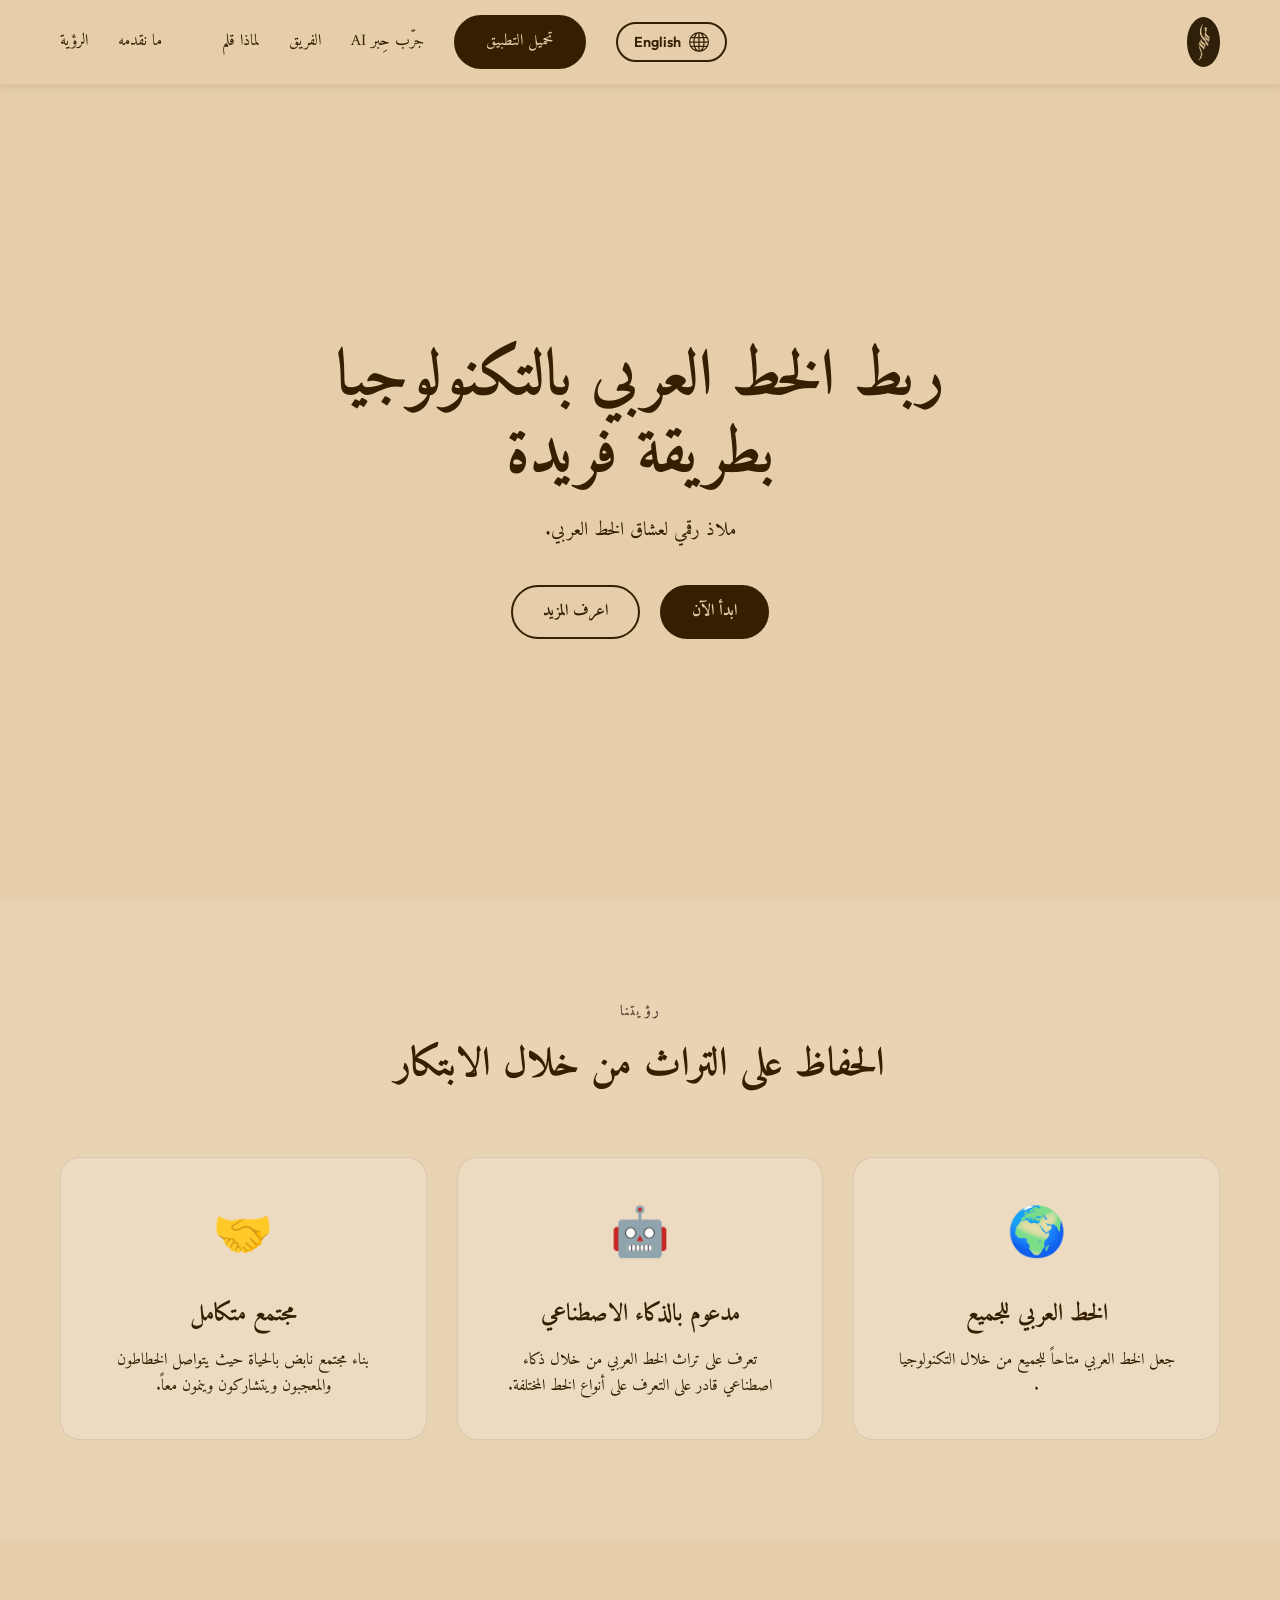
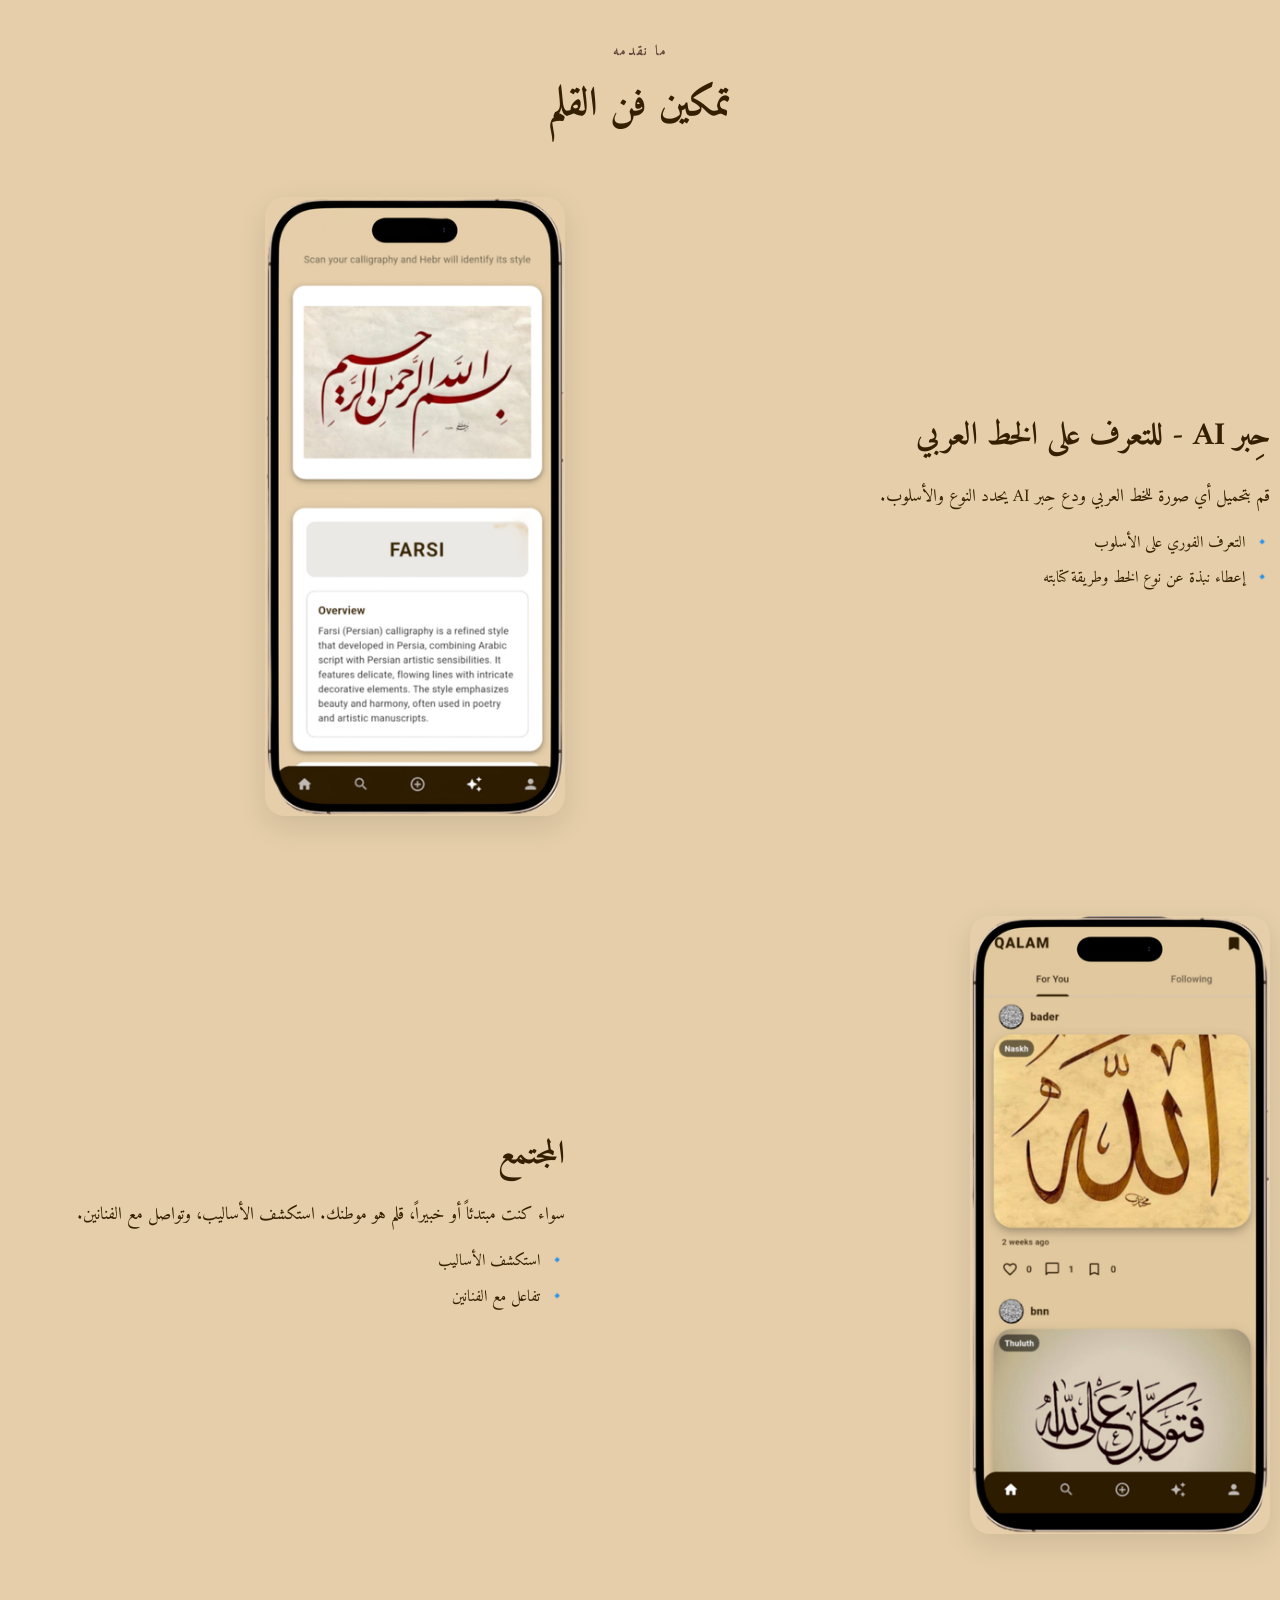
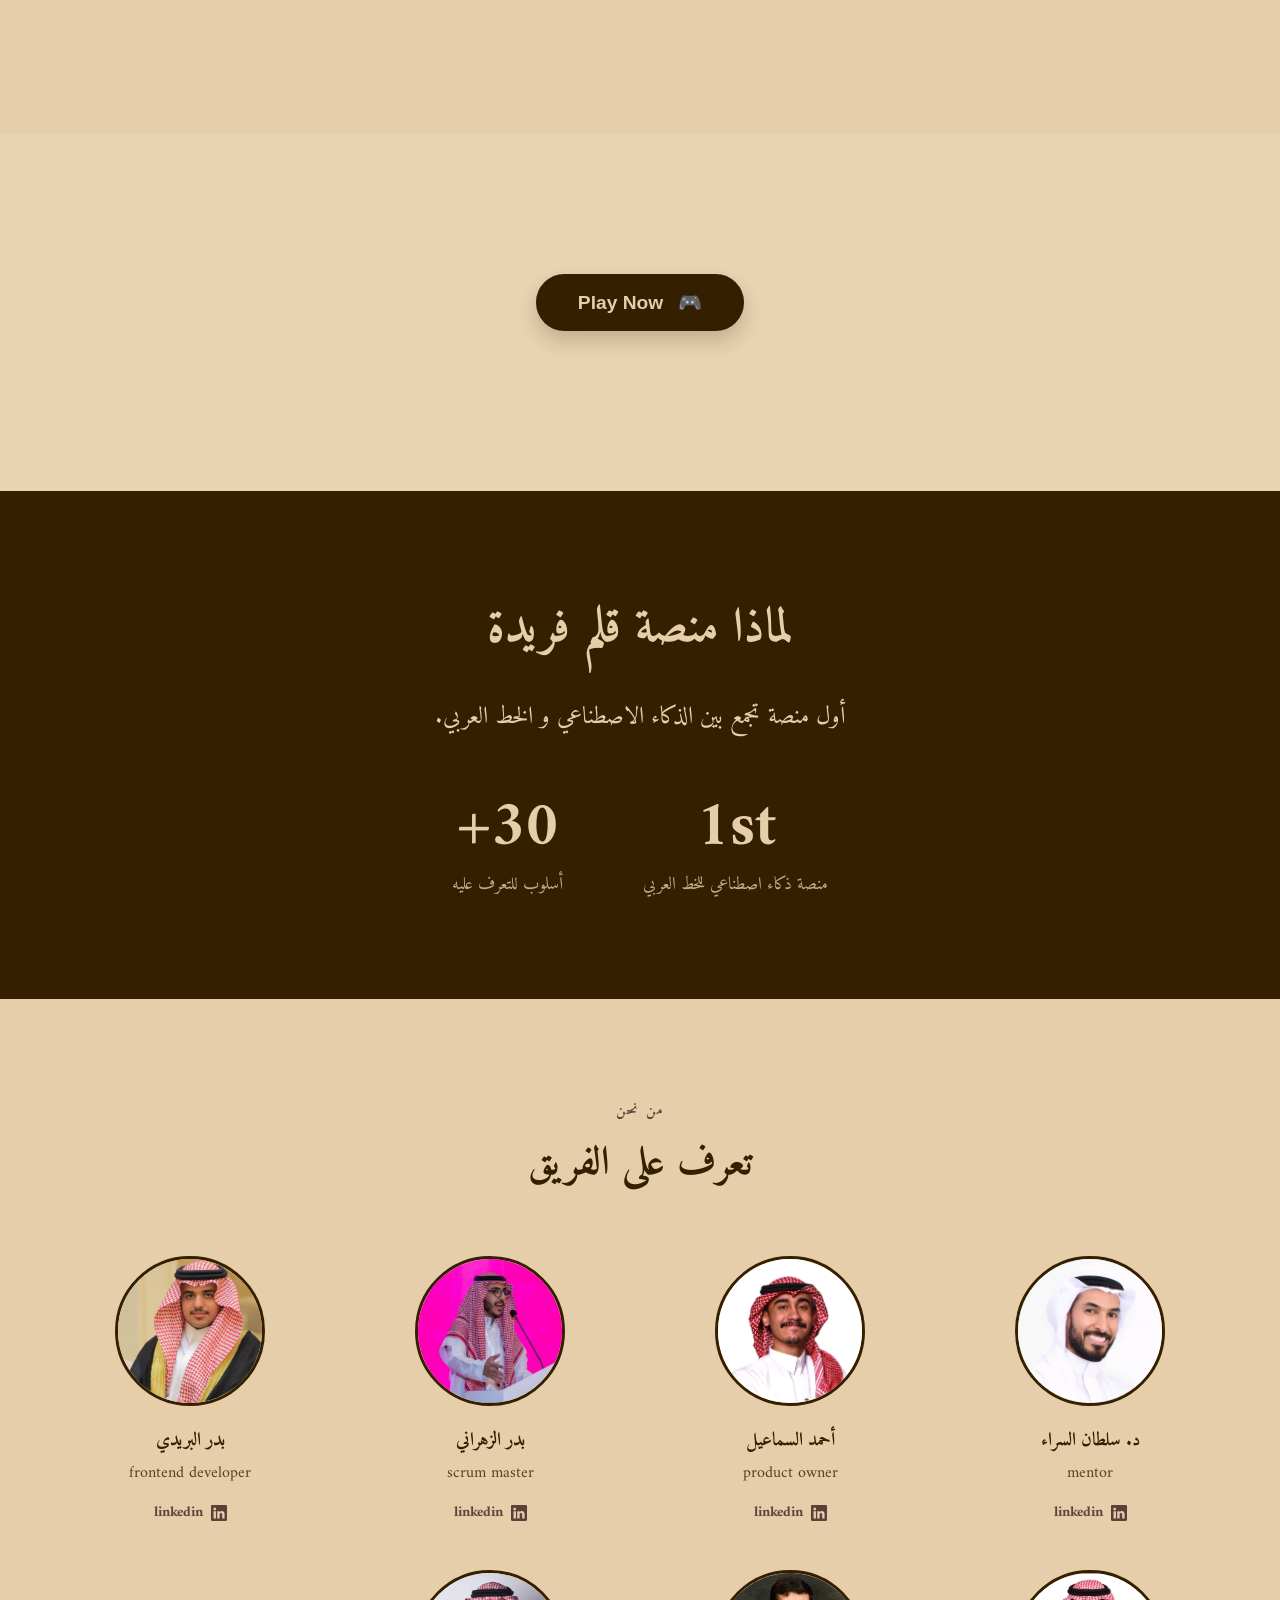
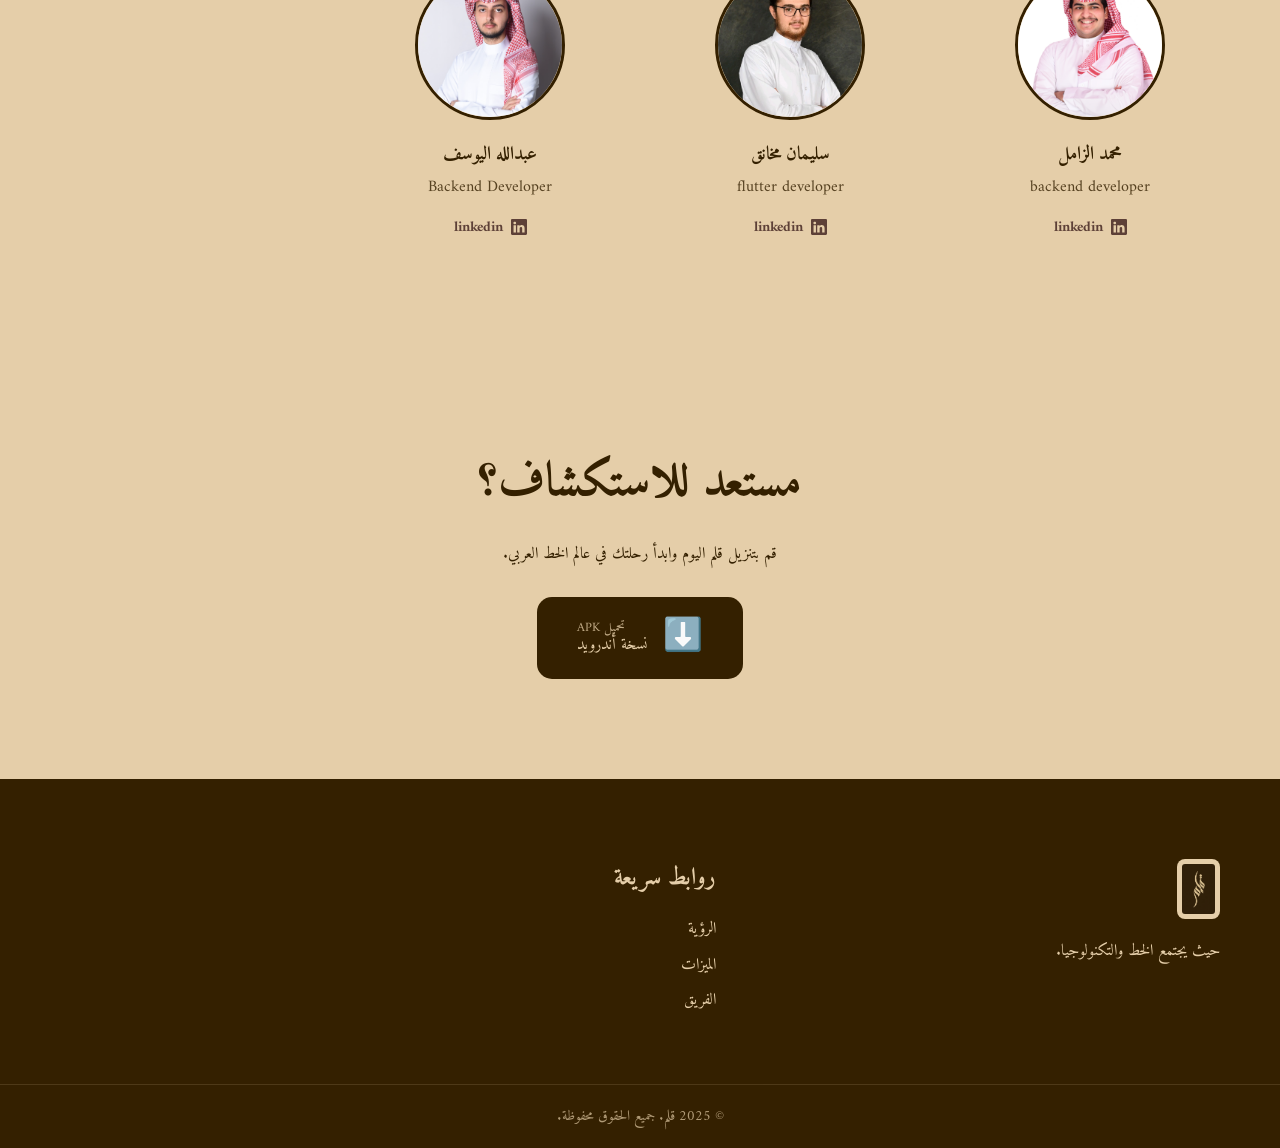
==== commit c7bceae7: "add the game" ====
--- a/index.html
+++ b/index.html
@@ -1,5 +1,5 @@
 <!DOCTYPE html>
-<html lang="ar" dir="ltr">
+<html lang="ar" dir="rtl">
 
 <head>
     <meta charset="UTF-8">
@@ -27,6 +27,7 @@
                 <li><a href="#game" data-i18n="nav_game">Play Game</a></li>
                 <li><a href="#unique" data-i18n="nav_unique">Why Qalam</a></li>
                 <li><a href="#team" data-i18n="nav_team">Team</a></li>
+                <li><a href="scan.html" data-i18n="nav_scan">Try Hebr AI</a></li>
                 <li><a href="#download" class="btn-primary" data-i18n="nav_download">Download App</a></li>
                 <li>
                     <button id="language-toggle" class="language-btn" aria-label="Switch Language">
--- a/style.css
+++ b/style.css
@@ -813,4 +813,351 @@
     .game-container iframe {
         height: 500px;
     }
+}
+
+/* =====================================================================
+   SCAN PAGE — Hebr AI Calligraphy Scanner
+   ===================================================================== */
+
+/* Active nav link on scan page */
+.active-link {
+    background-color: var(--accent-color) !important;
+    border-color: var(--accent-color) !important;
+    color: var(--white) !important;
+}
+
+/* Hero */
+.scan-hero {
+    padding: 160px 0 80px;
+    text-align: center;
+    background: linear-gradient(160deg, rgba(229, 206, 169, 0.6) 0%, rgba(93, 64, 55, 0.08) 100%);
+    border-bottom: 1px solid rgba(52, 32, 0, 0.08);
+}
+
+.scan-hero-content .subtitle {
+    font-size: 0.85rem;
+    letter-spacing: 4px;
+    margin-bottom: 14px;
+}
+
+.scan-hero-content h1 {
+    font-size: 3.2rem;
+    margin-bottom: 20px;
+    line-height: 1.2;
+}
+
+.scan-hero-content p {
+    font-size: 1.15rem;
+    max-width: 560px;
+    margin: 0 auto;
+    opacity: 0.8;
+}
+
+/* Main layout */
+.scan-main {
+    padding: 70px 0 100px;
+}
+
+.scan-layout {
+    display: grid;
+    grid-template-columns: 1fr 1fr;
+    gap: 40px;
+    align-items: start;
+}
+
+/* Card shared */
+.scan-card {
+    background: rgba(255, 255, 255, 0.35);
+    border: 1px solid rgba(52, 32, 0, 0.12);
+    border-radius: 24px;
+    padding: 40px;
+    backdrop-filter: blur(6px);
+    box-shadow: 0 4px 24px rgba(52, 32, 0, 0.06);
+}
+
+/* Upload zone */
+.upload-zone {
+    border: 2.5px dashed rgba(93, 64, 55, 0.45);
+    border-radius: 18px;
+    padding: 50px 30px;
+    text-align: center;
+    cursor: pointer;
+    transition: var(--transition);
+    background: rgba(255, 255, 255, 0.2);
+    user-select: none;
+}
+
+.upload-zone:hover,
+.upload-zone.drag-over {
+    border-color: var(--accent-color);
+    background: rgba(93, 64, 55, 0.06);
+    transform: scale(1.01);
+}
+
+.upload-icon {
+    font-size: 3rem;
+    color: var(--accent-color);
+    margin-bottom: 14px;
+    display: block;
+    font-family: var(--font-heading);
+    line-height: 1;
+}
+
+.upload-title {
+    font-size: 1.2rem;
+    font-weight: 600;
+    margin-bottom: 6px;
+}
+
+.upload-sub {
+    font-size: 0.95rem;
+    opacity: 0.65;
+    margin-bottom: 10px;
+}
+
+.upload-types {
+    font-size: 0.78rem;
+    opacity: 0.5;
+}
+
+/* Preview */
+.preview-container {
+    text-align: center;
+    margin-bottom: 0;
+}
+
+.preview-img {
+    max-height: 280px;
+    width: 100%;
+    object-fit: contain;
+    border-radius: 14px;
+    border: 1px solid rgba(52, 32, 0, 0.12);
+    margin-bottom: 14px;
+    box-shadow: 0 4px 16px rgba(52, 32, 0, 0.08);
+}
+
+.clear-btn {
+    background: transparent;
+    border: 1.5px solid rgba(52, 32, 0, 0.3);
+    border-radius: 50px;
+    padding: 6px 18px;
+    font-size: 0.85rem;
+    font-family: var(--font-body);
+    color: var(--text-color);
+    cursor: pointer;
+    transition: var(--transition);
+    margin-bottom: 20px;
+}
+
+.clear-btn:hover {
+    background: rgba(52, 32, 0, 0.08);
+    border-color: var(--accent-color);
+    color: var(--accent-color);
+}
+
+/* Analyze button */
+.analyze-btn {
+    width: 100%;
+    padding: 16px;
+    background-color: var(--text-color);
+    color: var(--bg-color);
+    border: none;
+    border-radius: 50px;
+    font-size: 1rem;
+    font-weight: 600;
+    font-family: var(--font-body);
+    cursor: pointer;
+    margin-top: 24px;
+    transition: var(--transition);
+    letter-spacing: 0.5px;
+}
+
+.analyze-btn:hover:not(:disabled) {
+    background-color: var(--accent-color);
+    transform: translateY(-2px);
+    box-shadow: 0 6px 20px rgba(52, 32, 0, 0.2);
+}
+
+.analyze-btn:disabled {
+    opacity: 0.4;
+    cursor: not-allowed;
+}
+
+/* Result card states */
+.result-idle,
+.result-loading,
+.result-error {
+    text-align: center;
+    padding: 40px 20px;
+}
+
+.idle-icon,
+.error-icon {
+    font-size: 3rem;
+    margin-bottom: 16px;
+    display: block;
+}
+
+.result-idle p,
+.result-loading p,
+.result-error p {
+    opacity: 0.65;
+    font-size: 1rem;
+}
+
+.result-error p {
+    margin-bottom: 16px;
+    color: #b71c1c;
+    opacity: 1;
+}
+
+/* Spinner */
+.spinner {
+    width: 48px;
+    height: 48px;
+    border: 4px solid rgba(52, 32, 0, 0.12);
+    border-top-color: var(--accent-color);
+    border-radius: 50%;
+    animation: spin 0.8s linear infinite;
+    margin: 0 auto 20px;
+}
+
+@keyframes spin {
+    to {
+        transform: rotate(360deg);
+    }
+}
+
+/* Result success */
+.result-badge {
+    text-align: center;
+    margin-bottom: 28px;
+}
+
+.result-type-label {
+    text-transform: uppercase;
+    letter-spacing: 3px;
+    font-size: 0.75rem;
+    font-weight: 600;
+    color: var(--accent-color);
+    display: block;
+    margin-bottom: 8px;
+}
+
+.result-type-name {
+    font-size: 2.8rem;
+    font-family: var(--font-heading);
+    color: var(--text-color);
+    line-height: 1.1;
+    margin-bottom: 6px;
+}
+
+.result-type-ar {
+    display: block;
+    font-family: var(--font-heading);
+    font-size: 1.4rem;
+    color: var(--accent-color);
+    opacity: 0.75;
+}
+
+/* Confidence bar */
+.confidence-bar-wrap {
+    margin-bottom: 28px;
+}
+
+.confidence-label {
+    display: flex;
+    justify-content: space-between;
+    font-size: 0.88rem;
+    font-weight: 600;
+    margin-bottom: 8px;
+    opacity: 0.8;
+}
+
+.confidence-track {
+    height: 8px;
+    border-radius: 50px;
+    background: rgba(52, 32, 0, 0.1);
+    overflow: hidden;
+}
+
+.confidence-fill {
+    height: 100%;
+    border-radius: 50px;
+    transition: width 0.8s cubic-bezier(0.4, 0, 0.2, 1);
+    background-color: #4caf50;
+}
+
+/* Description */
+.description-block {
+    background: rgba(255, 255, 255, 0.4);
+    border-radius: 14px;
+    padding: 22px;
+    margin-bottom: 22px;
+    border: 1px solid rgba(52, 32, 0, 0.08);
+}
+
+.desc-heading {
+    font-family: var(--font-heading);
+    font-size: 1.1rem;
+    margin-bottom: 10px;
+    color: var(--accent-color);
+}
+
+.desc-text {
+    font-size: 0.95rem;
+    line-height: 1.7;
+    opacity: 0.85;
+}
+
+/* Tags */
+.result-tags {
+    display: flex;
+    flex-wrap: wrap;
+    gap: 8px;
+}
+
+.tag {
+    background: rgba(93, 64, 55, 0.1);
+    border: 1px solid rgba(93, 64, 55, 0.2);
+    color: var(--accent-color);
+    border-radius: 50px;
+    padding: 5px 14px;
+    font-size: 0.8rem;
+    font-weight: 600;
+}
+
+/* Utility */
+.hidden {
+    display: none !important;
+}
+
+/* Responsive scan */
+@media (max-width: 900px) {
+    .scan-layout {
+        grid-template-columns: 1fr;
+    }
+
+    .scan-hero-content h1 {
+        font-size: 2.2rem;
+    }
+}
+
+@media (max-width: 480px) {
+    .scan-card {
+        padding: 24px 18px;
+    }
+
+    .result-type-name {
+        font-size: 2rem;
+    }
+}
+
+/* RTL scan adjustments */
+html[dir="rtl"] .confidence-label {
+    flex-direction: row-reverse;
+}
+
+html[dir="rtl"] .result-tags {
+    flex-direction: row-reverse;
 }
